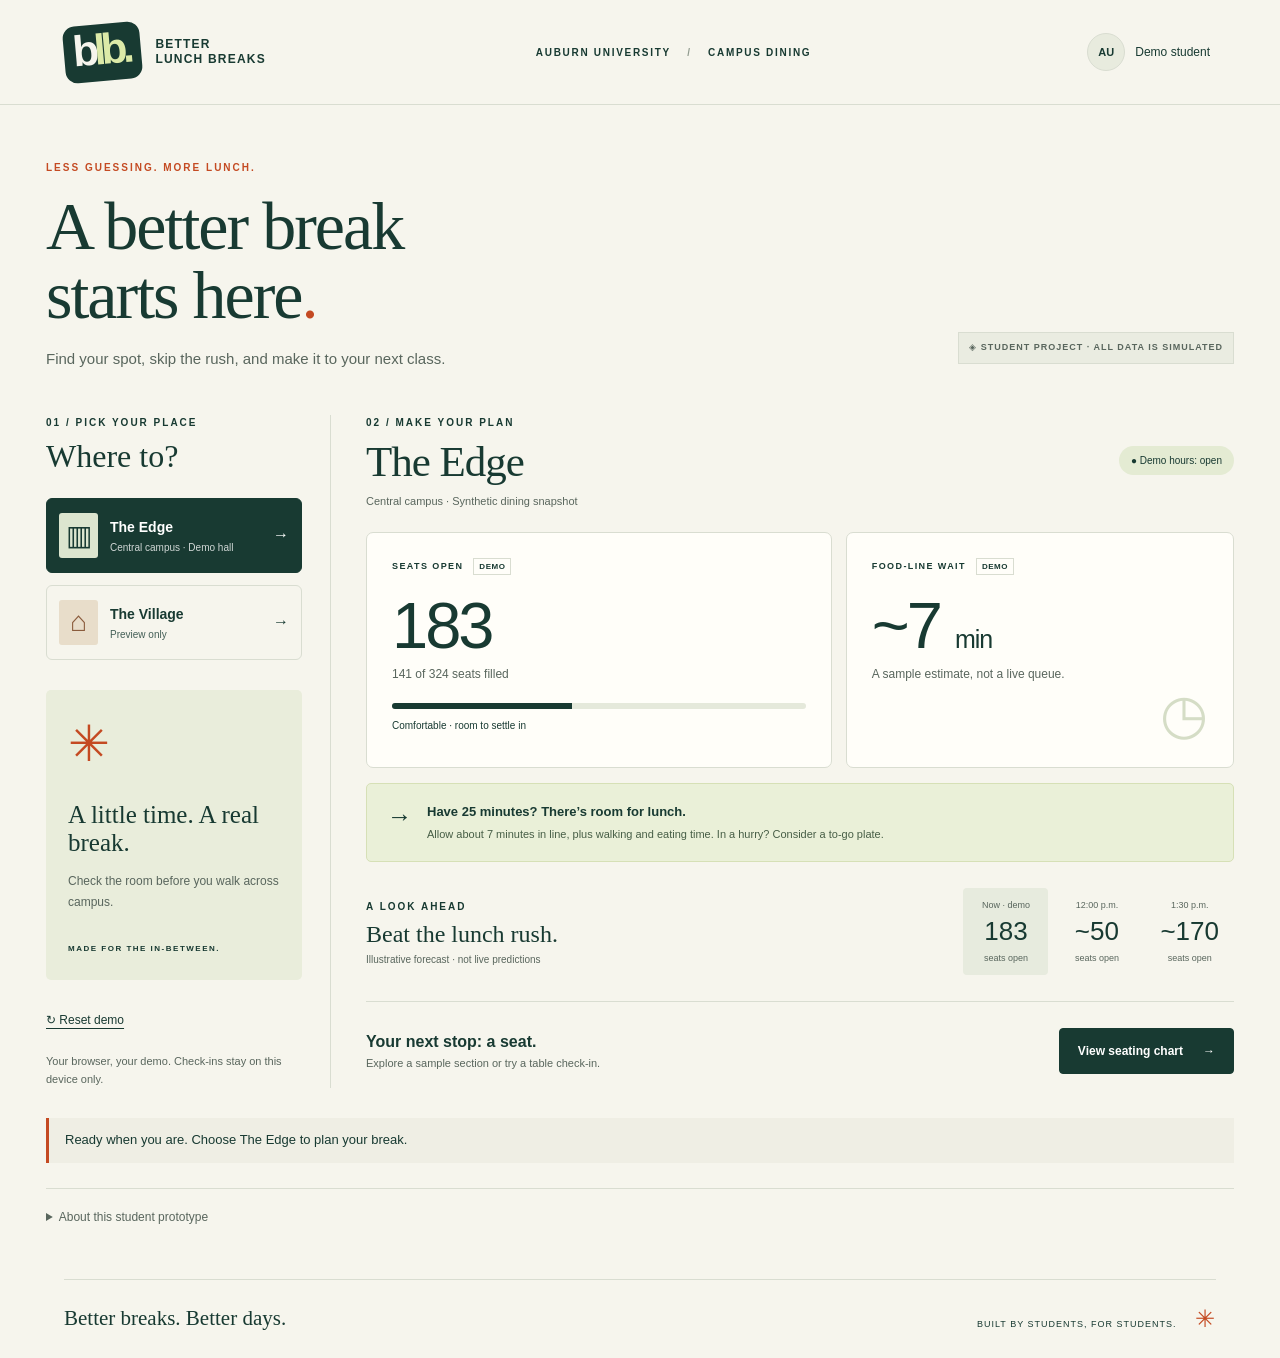
==== index.html @ 14d78c9d "Build Better Lunch Breaks static dining hall prototype" ====
<!doctype html>
<html lang="en">
<head>
  <meta charset="utf-8"><meta name="viewport" content="width=device-width, initial-scale=1">
  <meta name="theme-color" content="#142e29">
  <title>Better Lunch Breaks · Auburn dining demo</title>
  <link rel="stylesheet" href="styles.css">
  <script defer src="vendor/qrcode.js"></script>
  <script defer src="data.js"></script><script defer src="app.js"></script>
</head>
<body>
<a class="skip" href="#main">Skip to content</a>
<header class="topbar"><a class="brand" href="./" aria-label="Better Lunch Breaks home"><span class="brand-icon" aria-hidden="true">b<span>lb.</span></span><span>BETTER<br>LUNCH BREAKS</span></a><span class="campus">AUBURN UNIVERSITY <span> / </span> CAMPUS DINING</span><button id="profile" class="profile" aria-haspopup="dialog"><span aria-hidden="true">AU</span> Demo student</button></header>
<main id="main">
  <div class="intro"><p class="eyebrow">LESS GUESSING. MORE LUNCH.</p><h1>A better break<br>starts here<span>.</span></h1><p>Find your spot, skip the rush, and make it to your next class.</p><span class="demo-label">◈ STUDENT PROJECT · ALL DATA IS SIMULATED</span></div>
  <div class="workspace">
    <aside class="hall-panel"><p class="eyebrow">01 / PICK YOUR PLACE</p><h2>Where to?</h2><div class="hall-list" role="group" aria-label="Dining halls"><button class="hall selected" data-hall="edge" aria-pressed="true"><span class="hall-art edge-art" aria-hidden="true">▥</span><span><strong>The Edge</strong><small>Central campus · Demo hall</small></span><span aria-hidden="true">→</span></button><button class="hall" data-hall="village" aria-pressed="false"><span class="hall-art village-art" aria-hidden="true">⌂</span><span><strong>The Village</strong><small>Preview only</small></span><span aria-hidden="true">→</span></button></div><div class="break-tip"><span class="sun" aria-hidden="true">✳</span><h3>A little time. A real break.</h3><p>Check the room before you walk across campus.</p><span>MADE FOR THE IN-BETWEEN.</span></div><button id="reset" class="text-button">↻ Reset demo</button><p class="local-note">Your browser, your demo. Check-ins stay on this device only.</p></aside>
    <section id="edge-panel" class="detail" aria-labelledby="hall-title">
      <div class="detail-heading"><div><p class="eyebrow">02 / MAKE YOUR PLAN</p><h2 id="hall-title">The Edge</h2><p>Central campus <span aria-hidden="true">·</span> Synthetic dining snapshot</p></div><span class="open-pill">● Demo hours: open</span></div>
      <div class="stats"><div class="capacity"><span class="stat-label">SEATS OPEN <span>DEMO</span></span><strong id="open-count">183</strong><p><span id="filled-count">141</span> of 324 seats filled</p><div class="meter"><div id="meter-fill"></div></div><span id="crowd" class="crowd">Comfortable · room to settle in</span></div><div class="wait"><span class="stat-label">FOOD-LINE WAIT <span>DEMO</span></span><strong>~7 <span>min</span></strong><p>A sample estimate, not a live queue.</p><div class="wait-icon" aria-hidden="true">◷</div></div></div>
      <div class="recommendation"><span class="recommend-icon" aria-hidden="true">→</span><div><strong>Have 25 minutes? There’s room for lunch.</strong><p>Allow about 7 minutes in line, plus walking and eating time. In a hurry? Consider a to-go plate.</p></div></div>
      <div class="forecast"><div><p class="eyebrow">A LOOK AHEAD</p><h3>Beat the lunch rush.</h3><p>Illustrative forecast · not live predictions</p></div><div class="forecast-times"><div class="forecast-now"><span>Now · demo</span><strong id="forecast-open">183</strong><small>seats open</small></div><div><span>12:00 p.m.</span><strong>~50</strong><small>seats open</small></div><div><span>1:30 p.m.</span><strong>~170</strong><small>seats open</small></div></div></div>
      <div class="seat-cta"><div><h3>Your next stop: a seat.</h3><p>Explore a sample section or try a table check-in.</p></div><button id="show-chart" class="primary" aria-expanded="false" aria-controls="seating">View seating chart <span aria-hidden="true">→</span></button></div>
      <section id="seating" class="seating" hidden aria-labelledby="seating-title"><div class="section-head"><div><p class="eyebrow">03 / FIND YOUR SPOT</p><h3 id="seating-title">Window section</h3></div><span class="demo-label">DEMO FLOOR PLAN</span></div><p>Six sample tables · <strong id="section-count"></strong>. Hall totals above include all 324 seats.</p><div class="legend"><span>○ Open</span><span>× Taken</span><span>✓ Your seat</span></div><div class="window-label">W I N D O W S</div><div id="tables" class="tables"></div><div class="scan-row"><button id="demo-scan" class="primary">Try a demo scan · Table A1</button><button id="sticker-open" class="secondary">Print a table sticker</button></div><p class="local-note">A scan opens a table link. Choose your seat, then check out when you leave. No camera or Tiger ID is needed.</p></section>
    </section>
    <section id="preview-panel" class="detail preview" hidden><p class="eyebrow">DINING HALL PREVIEW</p><h2>The Village</h2><p>This hall isn’t part of the interactive prototype yet. Choose The Edge to explore seats, forecasts, and table check-in.</p><button id="back-edge" class="primary">Explore The Edge →</button></section>
  </div>
  <section id="my-seat" class="my-seat" hidden><div><p class="eyebrow">YOUR DEMO CHECK-IN</p><strong id="my-seat-label"></strong><p>All done? Open your seat for the next person.</p></div><button id="checkout" class="primary">Check out →</button></section>
  <p id="status" class="status" role="status" aria-live="polite" aria-atomic="true">Ready when you are. Choose The Edge to plan your break.</p>
  <details class="about"><summary>About this student prototype</summary><p>ENGR 1100 · Section 002 · Group 2. Synthetic occupancy, waits, forecasts, hours, and floor plan; no campus connection. Each browser has independent state. Manual checkout is required. Forgotten check-outs, accessible seating, privacy, and reliable shared counts need study with Auburn before a pilot.</p></details>
</main>
<footer><span class="footer-brand">Better breaks. Better days.</span><span>BUILT BY STUDENTS, FOR STUDENTS. <span aria-hidden="true">✳</span></span></footer>
<dialog id="table-dialog" aria-labelledby="table-title"><button class="close" data-close aria-label="Close table check-in">×</button><p class="eyebrow">TABLE QR CHECK-IN · DEMO</p><h2 id="table-title"></h2><p id="table-help">Choose an open seat. One demo seat per browser.</p><div id="table-seats" class="dialog-seats"></div><p id="table-status" role="status" aria-live="polite"></p><button class="secondary" data-close>Back to the hall</button></dialog>
<dialog id="profile-dialog" aria-labelledby="profile-title"><button class="close" data-close aria-label="Close profile">×</button><p class="eyebrow">DEMO PROFILE</p><h2 id="profile-title">Hey, Auburn student.</h2><p>This is a mock profile. You’re not signed in to Tiger ID, and we don’t collect your student ID or location.</p><p>Demo check-ins are saved only in this browser.</p><button class="primary" data-close>Got it</button></dialog>
<dialog id="sticker-dialog" aria-labelledby="sticker-title"><button class="close" data-close aria-label="Close sticker generator">×</button><div class="sticker-controls"><p class="eyebrow">TAKE THE DEMO TO THE TABLE</p><h2 id="sticker-title">Make a table sticker.</h2><label for="public-url">Published site URL (including repository path)</label><input id="public-url" type="url" placeholder="https://your-name.github.io/Betterlunchbreaks/"><label for="sticker-table">Demo table</label><select id="sticker-table"></select><button id="generate-sticker" class="primary">Generate QR sticker</button><p id="sticker-status" role="status"></p></div><div id="sticker" hidden><p class="eyebrow">BETTER LUNCH BREAKS</p><h2>Please scan your seat.</h2><p id="sticker-table-label"></p><div id="qr"></div><p>Scan the table, choose an open seat.<br>Check out when you leave.</p><a id="qr-link"></a><p class="local-note">STUDENT PROTOTYPE · BROWSER-LOCAL DEMO</p></div><button id="print-sticker" class="secondary" hidden>Print sticker</button></dialog>
</body></html>
---- styles.css ----
:root{--ink:#183a32;--orange:#c44a22;--cream:#f6f5ed;--line:#d9ddd1;--muted:#59665d;--lime:#dceaa8;--white:#fffef9;font-family:Arial,Helvetica,sans-serif;color:var(--ink);background:var(--cream);font-synthesis:none}*{box-sizing:border-box}body{margin:0}button,input,select{font:inherit}button,a,input,select{touch-action:manipulation}button{cursor:pointer}button:focus-visible,a:focus-visible,summary:focus-visible,input:focus-visible,select:focus-visible{outline:3px solid #b6471b;outline-offset:4px}button{color:inherit}button:disabled{cursor:default}a{color:inherit}h1,h2,h3,p{margin:0}button{min-height:44px}button:hover{filter:brightness(.95)}[hidden]{display:none!important}.topbar{height:105px;border-bottom:1px solid var(--line);display:flex;align-items:center;justify-content:space-between;padding:0 5%;gap:20px}.brand{text-decoration:none;display:flex;align-items:center;gap:14px;font-size:12px;line-height:1.25;font-weight:800;letter-spacing:1.2px}.brand-icon{display:flex;align-items:center;font-size:43px;letter-spacing:-5px;line-height:1;background:var(--ink);color:var(--cream);border-radius:12px;padding:4px 12px 10px 9px;transform:rotate(-5deg)}.brand-icon span{color:var(--lime)}.campus{font-size:10px;font-weight:bold;letter-spacing:1.7px}.campus span{margin:0 12px;color:#909b8e}.profile{display:flex;align-items:center;gap:10px;border:0;background:none;font-size:12px}.profile>span{background:#e8ebde;border:1px solid var(--line);border-radius:50%;width:38px;height:38px;display:grid;place-items:center;font-weight:bold;font-size:11px}main{max-width:1280px;margin:auto;padding:55px 46px 30px}.eyebrow{font-size:10px;letter-spacing:2px;font-weight:800;line-height:1.6}.intro{position:relative;padding-bottom:48px}.intro>.eyebrow{color:var(--orange);margin-bottom:16px}h1{font-family:Georgia,'Times New Roman',serif;font-weight:normal;font-size:68px;line-height:1.02;letter-spacing:-2px}h1>span{color:var(--orange)}.intro>p:not(.eyebrow){font-size:15px;color:var(--muted);margin-top:19px}.demo-label{font-size:9px;font-weight:bold;letter-spacing:1px;color:var(--muted);background:#eaece1;border:1px solid var(--line);padding:8px 10px;display:inline-block;line-height:1.5}.intro>.demo-label{position:absolute;bottom:51px;right:0}.workspace{display:grid;grid-template-columns:285px minmax(0,1fr);gap:35px}.hall-panel{padding-right:28px;border-right:1px solid var(--line)}.hall-panel h2{font-family:Georgia,serif;font-size:32px;font-weight:normal;margin:7px 0 23px}.hall{display:flex;width:100%;align-items:center;gap:12px;border:1px solid var(--line);background:transparent;padding:14px 12px;text-align:left;margin-bottom:12px;border-radius:6px}.hall.selected{background:var(--ink);color:white;border-color:var(--ink)}.hall>span:nth-child(2){flex:1}.hall strong{font-size:14px}.hall small{display:block;font-size:10px;margin-top:6px;opacity:.8}.hall-art{width:39px;height:45px;display:grid;place-items:center;border-radius:3px;font-size:28px;background:#dce5cf;color:var(--ink)}.village-art{background:#e8ddca;color:#8a5b3c}.break-tip{margin-top:30px;background:#e9eddb;border-radius:5px;padding:25px 22px}.sun{font-size:50px;color:var(--orange);display:block;margin-bottom:28px}.break-tip h3{font-family:Georgia,serif;font-size:25px;font-weight:normal;line-height:1.15}.break-tip p{font-size:12px;line-height:1.7;margin:13px 0 25px;color:var(--muted)}.break-tip>span:last-child{font-size:8px;font-weight:bold;letter-spacing:1.5px}.text-button{background:none;border:0;padding:0;font-size:12px;text-decoration:underline;text-underline-offset:4px;margin-top:18px}.local-note{font-size:11px;line-height:1.65;color:var(--muted);margin-top:10px}.detail-heading{display:flex;align-items:center;justify-content:space-between;gap:12px;margin:0 0 25px}.detail-heading h2{font-family:Georgia,serif;font-weight:normal;font-size:43px;letter-spacing:-1px;margin:6px 0 9px}.detail-heading>div>p:last-child{color:var(--muted);font-size:11px}.open-pill{font-size:10px;padding:9px 12px;background:#e4ebd3;border-radius:24px;white-space:nowrap}.stats{display:grid;grid-template-columns:1.2fr 1fr;gap:14px}.stats>div{padding:25px;border:1px solid var(--line);border-radius:7px;background:var(--white)}.stat-label{font-size:9px;letter-spacing:1.4px;font-weight:bold;display:flex;align-items:center;gap:10px}.stat-label>span{font-size:8px;border:1px solid var(--line);padding:3px 5px;letter-spacing:.5px}.stats strong{display:block;font-size:65px;letter-spacing:-3px;font-weight:500;margin-top:18px;line-height:1}.stats p{font-size:12px;color:var(--muted);margin-top:9px}.stats strong>span{font-size:25px;letter-spacing:-1px}.meter{height:6px;background:#e5e9db;border-radius:4px;margin-top:22px;overflow:hidden}.meter>div{background:var(--ink);height:100%;width:43.5%}.crowd{display:block;margin-top:11px;font-size:10px}.wait{position:relative;overflow:hidden}.wait-icon{font-size:55px;color:#d5ddc6;text-align:right;margin-top:6px;line-height:1}.recommendation{display:flex;gap:15px;align-items:flex-start;border:1px solid #d6e0b6;background:#eaf0d8;padding:18px 20px;margin-top:15px;border-radius:5px}.recommend-icon{font-size:25px}.recommendation strong{font-size:13px}.recommendation p{font-size:11px;line-height:1.7;margin-top:5px;color:#475e46}.forecast{display:flex;align-items:center;justify-content:space-between;gap:15px;padding:26px 0;border-bottom:1px solid var(--line)}.forecast h3{font-family:Georgia,serif;font-size:24px;font-weight:normal;margin:6px 0}.forecast>div>p:last-child{font-size:10px;color:var(--muted)}.forecast-times{display:flex;gap:6px}.forecast-times>div{padding:12px 15px;min-width:85px;text-align:center}.forecast-times span,.forecast-times small{display:block;font-size:9px;color:var(--muted)}.forecast-times strong{display:block;font-weight:500;font-size:26px;margin:6px 0}.forecast-now{background:#e7ebde;border-radius:4px}.seat-cta{display:flex;align-items:center;justify-content:space-between;gap:14px;padding-top:26px}.seat-cta h3{font-size:16px}.seat-cta p{font-size:11px;color:var(--muted);margin-top:6px}.primary,.secondary{font-size:12px;font-weight:bold;border-radius:4px;padding:13px 18px;border:1px solid var(--ink);display:inline-flex;justify-content:center;align-items:center;gap:20px;min-height:46px}.primary{background:var(--ink);color:#fff}.secondary{background:transparent;color:var(--ink)}.seating{margin-top:30px;border:1px solid var(--line);background:var(--white);padding:24px;border-radius:6px;scroll-margin-top:20px}.section-head{display:flex;align-items:center;justify-content:space-between;gap:10px}.section-head h3{font-family:Georgia,serif;font-size:28px;font-weight:normal;margin:6px 0 12px}.seating>p{font-size:12px;line-height:1.7;color:var(--muted)}.legend{display:flex;flex-wrap:wrap;gap:18px;margin:18px 0;font-size:11px}.window-label{text-align:center;font-size:9px;color:var(--muted);border-top:4px double #c4d2ba;padding-top:10px}.tables{display:grid;grid-template-columns:repeat(3,minmax(0,1fr));gap:15px;margin:20px 0}.table-card{border:1px dashed #ccd3c0;border-radius:8px;padding:10px}.table-name{display:block;width:100%;border:0;background:#efeee5;border-radius:5px;font-size:11px;font-weight:bold}.table-seats{display:grid;grid-template-columns:1fr 1fr;gap:7px;margin-top:9px}.seat{border-radius:6px;min-width:44px;min-height:44px;font-size:13px;font-weight:bold}.available{border:1px solid #7e9261;background:#f0f5e5;color:#314723}.taken{background:#e3e3dd;color:#595e55;border:1px solid #bec3b6}.mine{background:var(--ink);color:#fff;border:1px solid var(--ink)}.scan-row{display:flex;gap:10px;flex-wrap:wrap}.my-seat{margin-top:28px;background:#dfeab7;padding:22px 26px;border:1px solid #cad7a3;border-radius:5px;display:flex;align-items:center;justify-content:space-between;gap:15px}.my-seat strong{display:block;margin:8px 0}.my-seat p:last-child{font-size:12px}.status{border-left:3px solid var(--orange);padding:12px 16px;margin-top:30px;font-size:13px;line-height:1.6;background:#efeee4}.about{border-top:1px solid var(--line);margin-top:25px;padding-top:18px;font-size:12px;color:var(--muted);line-height:1.8}.about summary{cursor:pointer}.about p{margin-top:12px;max-width:800px}footer{margin:20px 5% 0;padding:25px 0;border-top:1px solid var(--line);display:flex;align-items:center;justify-content:space-between;gap:16px}footer>span:last-child{font-size:9px;letter-spacing:1px}.footer-brand{font-family:Georgia,serif;font-size:21px}footer>span:last-child>span{font-size:24px;color:var(--orange);margin-left:15px}dialog{border:1px solid var(--line);border-radius:10px;background:var(--cream);color:var(--ink);padding:36px;max-width:520px;width:calc(100% - 28px);max-height:90dvh;overflow:auto}dialog::backdrop{background:#10251f99;backdrop-filter:blur(3px)}dialog h2{font-family:Georgia,serif;font-size:32px;font-weight:normal;line-height:1.15;margin:14px 0}dialog p{font-size:13px;line-height:1.7;margin-bottom:15px}.close{position:absolute;top:10px;right:10px;border:0;background:none;font-size:26px;width:44px}.dialog-seats{display:grid;grid-template-columns:repeat(4,1fr);gap:10px;margin:24px 0}#table-status{font-weight:bold;min-height:20px}label{display:block;font-size:12px;margin:18px 0 7px}input,select{width:100%;min-height:44px;padding:10px;border:1px solid #9da98c;border-radius:4px;background:var(--white);color:var(--ink)}#generate-sticker{margin:20px 0 10px}#sticker{border:2px dashed var(--ink);padding:25px;text-align:center;background:white}#sticker h2{font-size:33px}#qr{width:220px;max-width:100%;margin:auto}#qr svg{width:100%;height:auto}#qr-link{font-size:10px;overflow-wrap:anywhere}#print-sticker{margin-top:15px}.preview h2{font-family:Georgia,serif;font-size:42px;font-weight:normal;margin:20px 0}.preview>p{line-height:1.7;max-width:500px}.preview>button{margin-top:30px}.skip{position:fixed;top:-80px;left:15px;z-index:10;background:white;padding:15px}.skip:focus{top:10px}@media(min-width:1400px){main{padding-top:65px}.intro{padding-bottom:60px}}@media(max-width:1050px){.workspace{grid-template-columns:230px minmax(0,1fr);gap:24px}.hall-panel{padding-right:22px}.forecast{align-items:flex-start;flex-direction:column}.forecast-times{width:100%;justify-content:space-between}.forecast-times>div{flex:1}.intro>.demo-label{position:static;margin-top:20px}.campus{display:none}.stats>div{padding:20px}.seat-cta{align-items:flex-start;flex-direction:column}}@media(max-width:700px){.topbar{height:83px;padding:0 20px}.brand{font-size:9px;gap:9px}.brand-icon{font-size:33px}.profile{font-size:10px;gap:6px}.profile>span{width:30px;height:30px}main{padding:33px 20px 20px}h1{font-size:49px}.intro{padding-bottom:32px}.intro>p:not(.eyebrow){font-size:13px;line-height:1.7;max-width:300px}.workspace{display:block}.hall-panel{border:0;padding:0}.hall-panel h2{font-size:27px;margin:5px 0 17px}.hall-list{display:grid;grid-template-columns:1fr 1fr;gap:9px}.hall{gap:8px;padding:10px;margin:0}.hall strong{font-size:12px}.hall small{font-size:9px}.hall-art{display:none}.hall>span:last-child{font-size:12px}.break-tip{display:none}.hall-panel .local-note{display:none}.text-button{margin:10px 0 20px}.detail-heading{padding-top:22px;border-top:1px solid var(--line);align-items:flex-start}.detail-heading h2{font-size:37px}.detail-heading>div>p:last-child{font-size:10px}.open-pill{font-size:9px;padding:8px}.stats{gap:10px}.stats>div{padding:17px 14px}.stat-label{font-size:8px;letter-spacing:.5px;gap:5px;flex-wrap:wrap}.stat-label>span{font-size:7px}.stats strong{font-size:56px}.stats strong>span{font-size:21px}.stats p{font-size:10px;line-height:1.5}.crowd{font-size:9px;line-height:1.5}.recommendation{padding:15px;gap:10px}.forecast{padding:23px 0}.forecast-times>div{padding:12px 7px}.seat-cta{gap:18px}.seat-cta>.primary{width:100%}.seating{padding:17px}.section-head{align-items:flex-start}.section-head .demo-label{font-size:7px;max-width:80px}.tables{grid-template-columns:repeat(2,minmax(0,1fr));gap:12px}.scan-row>*{width:100%;font-size:11px}.my-seat{padding:20px;align-items:flex-start;flex-direction:column}.my-seat>button{width:100%}.status{font-size:12px}footer{align-items:flex-start;flex-direction:column;margin:15px 20px}.footer-brand{font-size:20px}dialog{padding:32px 22px}.dialog-seats{gap:7px}.seat{font-size:12px}.intro>.demo-label{font-size:8px}}@media(prefers-reduced-motion:reduce){*{scroll-behavior:auto!important}}@media print{body>*{display:none!important}body>#sticker-dialog[open]{display:block!important;position:static;max-height:none;max-width:none;width:100%;padding:0;border:0}#sticker-dialog>*{display:none!important}#sticker-dialog>#sticker{display:block!important;width:90mm;break-inside:avoid;color:black}#sticker h2{color:black}#sticker-dialog::backdrop{display:none}}
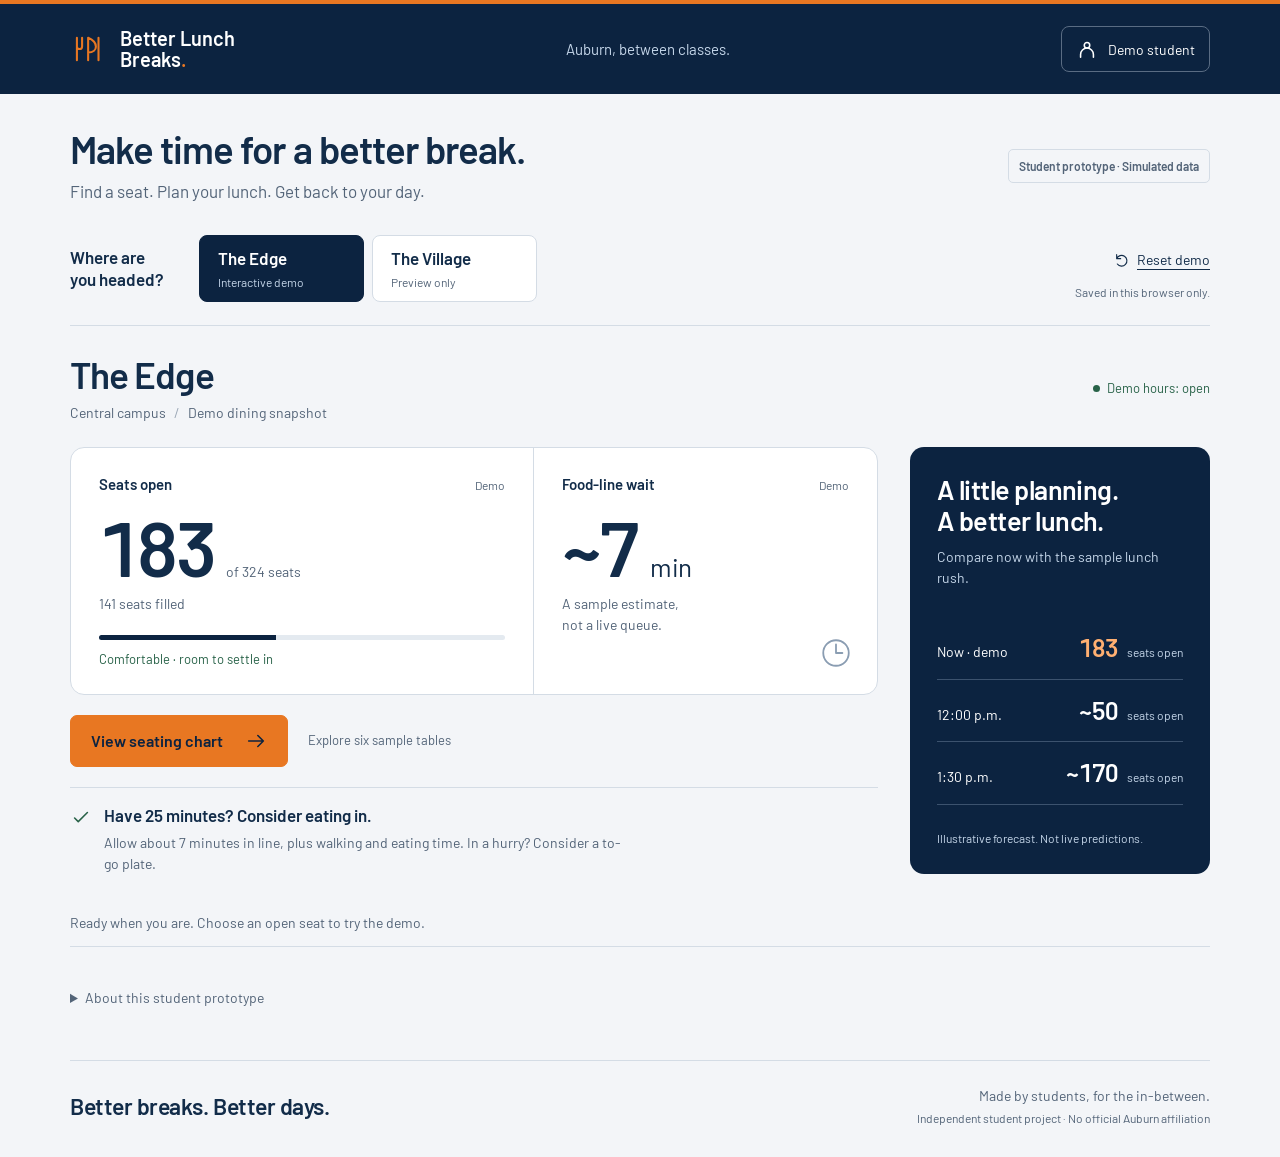
==== commit aaf0544b: "Redesign dining demo with Auburn-inspired mobile interface" ====
--- a/index.html
+++ b/index.html
@@ -1,36 +1,72 @@
 <!doctype html>
 <html lang="en">
 <head>
-  <meta charset="utf-8"><meta name="viewport" content="width=device-width, initial-scale=1">
-  <meta name="theme-color" content="#142e29">
+  <meta charset="utf-8">
+  <meta name="viewport" content="width=device-width, initial-scale=1">
+  <meta name="theme-color" content="#0c2340">
+  <meta name="description" content="Plan a better break at Auburn. Explore sample dining availability, find a seat, and try a table check-in in this student prototype.">
   <title>Better Lunch Breaks · Auburn dining demo</title>
+  <link rel="preload" href="assets/fonts/barlow-regular.ttf" as="font" type="font/ttf" crossorigin>
   <link rel="stylesheet" href="styles.css">
   <script defer src="vendor/qrcode.js"></script>
-  <script defer src="data.js"></script><script defer src="app.js"></script>
+  <script defer src="data.js"></script>
+  <script defer src="app.js"></script>
 </head>
 <body>
 <a class="skip" href="#main">Skip to content</a>
-<header class="topbar"><a class="brand" href="./" aria-label="Better Lunch Breaks home"><span class="brand-icon" aria-hidden="true">b<span>lb.</span></span><span>BETTER<br>LUNCH BREAKS</span></a><span class="campus">AUBURN UNIVERSITY <span> / </span> CAMPUS DINING</span><button id="profile" class="profile" aria-haspopup="dialog"><span aria-hidden="true">AU</span> Demo student</button></header>
+<header class="topbar">
+  <a class="brand" href="./" aria-label="Better Lunch Breaks home">
+    <svg class="brand-icon" viewBox="0 0 44 44" aria-hidden="true"><path d="M8 9v26M14 9v10a3 3 0 0 1-6 0M21 9v26M21 9c12 5 12 17 0 17M33 9v26"/></svg>
+    <span>Better Lunch<span>Breaks<span class="brand-dot">.</span></span></span>
+  </a>
+  <span class="campus">Auburn, between classes.</span>
+  <button id="profile" class="profile" aria-haspopup="dialog"><svg viewBox="0 0 24 24" aria-hidden="true"><circle cx="12" cy="8" r="3"/><path d="M5 21v-3a7 7 0 0 1 14 0v3"/></svg><span>Demo student</span></button>
+</header>
 <main id="main">
-  <div class="intro"><p class="eyebrow">LESS GUESSING. MORE LUNCH.</p><h1>A better break<br>starts here<span>.</span></h1><p>Find your spot, skip the rush, and make it to your next class.</p><span class="demo-label">◈ STUDENT PROJECT · ALL DATA IS SIMULATED</span></div>
+  <div class="intro">
+    <div><h1>Make time for a better break.</h1><p>Find a seat. Plan your lunch. Get back to your day.</p></div>
+    <span class="demo-label">Student prototype · Simulated data</span>
+  </div>
   <div class="workspace">
-    <aside class="hall-panel"><p class="eyebrow">01 / PICK YOUR PLACE</p><h2>Where to?</h2><div class="hall-list" role="group" aria-label="Dining halls"><button class="hall selected" data-hall="edge" aria-pressed="true"><span class="hall-art edge-art" aria-hidden="true">▥</span><span><strong>The Edge</strong><small>Central campus · Demo hall</small></span><span aria-hidden="true">→</span></button><button class="hall" data-hall="village" aria-pressed="false"><span class="hall-art village-art" aria-hidden="true">⌂</span><span><strong>The Village</strong><small>Preview only</small></span><span aria-hidden="true">→</span></button></div><div class="break-tip"><span class="sun" aria-hidden="true">✳</span><h3>A little time. A real break.</h3><p>Check the room before you walk across campus.</p><span>MADE FOR THE IN-BETWEEN.</span></div><button id="reset" class="text-button">↻ Reset demo</button><p class="local-note">Your browser, your demo. Check-ins stay on this device only.</p></aside>
+    <aside class="hall-panel" aria-label="Choose a dining hall">
+      <div class="hall-selection"><h2>Where are you headed?</h2>
+        <div class="hall-list" role="group" aria-label="Dining halls">
+          <button class="hall selected" data-hall="edge" aria-pressed="true"><strong>The Edge</strong><small>Interactive demo</small></button>
+          <button class="hall" data-hall="village" aria-pressed="false"><strong>The Village</strong><small>Preview only</small></button>
+        </div>
+      </div>
+      <div class="demo-controls"><button id="reset" class="text-button"><svg viewBox="0 0 24 24" aria-hidden="true"><path d="M4 10a8 8 0 1 1 1 8M4 4v6h6"/></svg>Reset demo</button><p class="local-note">Saved in this browser only.</p></div>
+    </aside>
     <section id="edge-panel" class="detail" aria-labelledby="hall-title">
-      <div class="detail-heading"><div><p class="eyebrow">02 / MAKE YOUR PLAN</p><h2 id="hall-title">The Edge</h2><p>Central campus <span aria-hidden="true">·</span> Synthetic dining snapshot</p></div><span class="open-pill">● Demo hours: open</span></div>
-      <div class="stats"><div class="capacity"><span class="stat-label">SEATS OPEN <span>DEMO</span></span><strong id="open-count">183</strong><p><span id="filled-count">141</span> of 324 seats filled</p><div class="meter"><div id="meter-fill"></div></div><span id="crowd" class="crowd">Comfortable · room to settle in</span></div><div class="wait"><span class="stat-label">FOOD-LINE WAIT <span>DEMO</span></span><strong>~7 <span>min</span></strong><p>A sample estimate, not a live queue.</p><div class="wait-icon" aria-hidden="true">◷</div></div></div>
-      <div class="recommendation"><span class="recommend-icon" aria-hidden="true">→</span><div><strong>Have 25 minutes? There’s room for lunch.</strong><p>Allow about 7 minutes in line, plus walking and eating time. In a hurry? Consider a to-go plate.</p></div></div>
-      <div class="forecast"><div><p class="eyebrow">A LOOK AHEAD</p><h3>Beat the lunch rush.</h3><p>Illustrative forecast · not live predictions</p></div><div class="forecast-times"><div class="forecast-now"><span>Now · demo</span><strong id="forecast-open">183</strong><small>seats open</small></div><div><span>12:00 p.m.</span><strong>~50</strong><small>seats open</small></div><div><span>1:30 p.m.</span><strong>~170</strong><small>seats open</small></div></div></div>
-      <div class="seat-cta"><div><h3>Your next stop: a seat.</h3><p>Explore a sample section or try a table check-in.</p></div><button id="show-chart" class="primary" aria-expanded="false" aria-controls="seating">View seating chart <span aria-hidden="true">→</span></button></div>
-      <section id="seating" class="seating" hidden aria-labelledby="seating-title"><div class="section-head"><div><p class="eyebrow">03 / FIND YOUR SPOT</p><h3 id="seating-title">Window section</h3></div><span class="demo-label">DEMO FLOOR PLAN</span></div><p>Six sample tables · <strong id="section-count"></strong>. Hall totals above include all 324 seats.</p><div class="legend"><span>○ Open</span><span>× Taken</span><span>✓ Your seat</span></div><div class="window-label">W I N D O W S</div><div id="tables" class="tables"></div><div class="scan-row"><button id="demo-scan" class="primary">Try a demo scan · Table A1</button><button id="sticker-open" class="secondary">Print a table sticker</button></div><p class="local-note">A scan opens a table link. Choose your seat, then check out when you leave. No camera or Tiger ID is needed.</p></section>
+      <div class="detail-heading"><div><h2 id="hall-title">The Edge</h2><p>Central campus <span aria-hidden="true">/</span> Demo dining snapshot</p></div><span class="open-pill"><span aria-hidden="true"></span>Demo hours: open</span></div>
+      <div class="dining-layout">
+        <div class="dining-main">
+          <div class="stats">
+            <div class="capacity"><span class="stat-label">Seats open <span>Demo</span></span><div class="seat-number"><strong id="open-count">183</strong><span>of 324 seats</span></div><p><span id="filled-count">141</span> seats filled</p><div class="meter" aria-hidden="true"><div id="meter-fill"></div></div><span id="crowd" class="crowd">Comfortable · room to settle in</span></div>
+            <div class="wait"><span class="stat-label">Food-line wait <span>Demo</span></span><strong>~7 <span>min</span></strong><p>A sample estimate,<br>not a live queue.</p><svg class="wait-icon" viewBox="0 0 32 32" aria-hidden="true"><circle cx="16" cy="16" r="12"/><path d="M16 8v8h6"/></svg></div>
+          </div>
+          <div class="seat-cta"><button id="show-chart" class="primary" aria-expanded="false" aria-controls="seating">View seating chart <svg viewBox="0 0 24 24" aria-hidden="true"><path d="M4 12h16m-6-6 6 6-6 6"/></svg></button><span>Explore six sample tables</span></div>
+          <section id="my-seat" class="my-seat" hidden><div><h3>Your demo check-in</h3><strong id="my-seat-label"></strong><p>All done? Open your seat for the next person.</p></div><button id="checkout" class="primary">Check out <svg viewBox="0 0 24 24" aria-hidden="true"><path d="M4 12h16m-6-6 6 6-6 6"/></svg></button></section>
+          <div class="recommendation"><svg viewBox="0 0 24 24" aria-hidden="true"><path d="m5 12 4 4L19 6"/></svg><div><h3>Have 25 minutes? Consider eating in.</h3><p>Allow about 7 minutes in line, plus walking and eating time. In a hurry? Consider a to-go plate.</p></div></div>
+        </div>
+        <aside class="forecast" aria-labelledby="forecast-title"><div class="forecast-intro"><h3 id="forecast-title">A little planning.<br>A better lunch.</h3><p>Compare now with the sample lunch rush.</p></div><div class="forecast-times"><div class="forecast-now"><span>Now · demo</span><strong id="forecast-open">183</strong><small>seats open</small></div><div><span>12:00 p.m.</span><strong>~50</strong><small>seats open</small></div><div><span>1:30 p.m.</span><strong>~170</strong><small>seats open</small></div></div><p class="forecast-note">Illustrative forecast. Not live predictions.</p></aside>
+      </div>
+      <p id="status" class="status" role="status" aria-live="polite" aria-atomic="true">Ready when you are. Choose an open seat to try the demo.</p>
+      <section id="seating" class="seating" hidden aria-labelledby="seating-title">
+        <div class="section-head"><div><h3 id="seating-title">Find your spot.</h3><p>Window section · Six sample tables</p></div><span class="demo-label">Demo floor plan</span></div>
+        <p><strong id="section-count"></strong>. Hall totals above include all 324 seats.</p>
+        <div class="legend"><span><i class="legend-open" aria-hidden="true">○</i> Open</span><span><i class="legend-taken" aria-hidden="true">×</i> Taken</span><span><i class="legend-mine" aria-hidden="true">✓</i> Your seat</span></div>
+        <div class="floor-plan"><div class="window-label">Windows</div><div id="tables" class="tables"></div><div class="entry-label">Main walkway</div></div>
+        <div class="scan-row"><button id="demo-scan" class="primary"><svg viewBox="0 0 24 24" aria-hidden="true"><path d="M8 3H3v5m13-5h5v5M3 16v5h5m13-5v5h-5M7 7h3v3H7zm7 0h3v3h-3zM7 14h3v3H7zm7 0v3h3v-3z"/></svg>Try a demo scan · Table A1</button><button id="sticker-open" class="secondary">Print a table sticker</button></div>
+        <p class="local-note">A scan opens a table link. Choose your seat, then check out when you leave. No camera or Tiger ID is needed. Each browser has its own demo state.</p>
+      </section>
     </section>
-    <section id="preview-panel" class="detail preview" hidden><p class="eyebrow">DINING HALL PREVIEW</p><h2>The Village</h2><p>This hall isn’t part of the interactive prototype yet. Choose The Edge to explore seats, forecasts, and table check-in.</p><button id="back-edge" class="primary">Explore The Edge →</button></section>
+    <section id="preview-panel" class="detail preview" hidden><h2>The Village</h2><span class="demo-label">Dining hall preview</span><p>This hall isn’t part of the interactive prototype yet. Choose The Edge to explore seats, forecasts, and table check-in.</p><button id="back-edge" class="primary">Explore The Edge <svg viewBox="0 0 24 24" aria-hidden="true"><path d="M4 12h16m-6-6 6 6-6 6"/></svg></button></section>
   </div>
-  <section id="my-seat" class="my-seat" hidden><div><p class="eyebrow">YOUR DEMO CHECK-IN</p><strong id="my-seat-label"></strong><p>All done? Open your seat for the next person.</p></div><button id="checkout" class="primary">Check out →</button></section>
-  <p id="status" class="status" role="status" aria-live="polite" aria-atomic="true">Ready when you are. Choose The Edge to plan your break.</p>
   <details class="about"><summary>About this student prototype</summary><p>ENGR 1100 · Section 002 · Group 2. Synthetic occupancy, waits, forecasts, hours, and floor plan; no campus connection. Each browser has independent state. Manual checkout is required. Forgotten check-outs, accessible seating, privacy, and reliable shared counts need study with Auburn before a pilot.</p></details>
 </main>
-<footer><span class="footer-brand">Better breaks. Better days.</span><span>BUILT BY STUDENTS, FOR STUDENTS. <span aria-hidden="true">✳</span></span></footer>
-<dialog id="table-dialog" aria-labelledby="table-title"><button class="close" data-close aria-label="Close table check-in">×</button><p class="eyebrow">TABLE QR CHECK-IN · DEMO</p><h2 id="table-title"></h2><p id="table-help">Choose an open seat. One demo seat per browser.</p><div id="table-seats" class="dialog-seats"></div><p id="table-status" role="status" aria-live="polite"></p><button class="secondary" data-close>Back to the hall</button></dialog>
-<dialog id="profile-dialog" aria-labelledby="profile-title"><button class="close" data-close aria-label="Close profile">×</button><p class="eyebrow">DEMO PROFILE</p><h2 id="profile-title">Hey, Auburn student.</h2><p>This is a mock profile. You’re not signed in to Tiger ID, and we don’t collect your student ID or location.</p><p>Demo check-ins are saved only in this browser.</p><button class="primary" data-close>Got it</button></dialog>
-<dialog id="sticker-dialog" aria-labelledby="sticker-title"><button class="close" data-close aria-label="Close sticker generator">×</button><div class="sticker-controls"><p class="eyebrow">TAKE THE DEMO TO THE TABLE</p><h2 id="sticker-title">Make a table sticker.</h2><label for="public-url">Published site URL (including repository path)</label><input id="public-url" type="url" placeholder="https://your-name.github.io/Betterlunchbreaks/"><label for="sticker-table">Demo table</label><select id="sticker-table"></select><button id="generate-sticker" class="primary">Generate QR sticker</button><p id="sticker-status" role="status"></p></div><div id="sticker" hidden><p class="eyebrow">BETTER LUNCH BREAKS</p><h2>Please scan your seat.</h2><p id="sticker-table-label"></p><div id="qr"></div><p>Scan the table, choose an open seat.<br>Check out when you leave.</p><a id="qr-link"></a><p class="local-note">STUDENT PROTOTYPE · BROWSER-LOCAL DEMO</p></div><button id="print-sticker" class="secondary" hidden>Print sticker</button></dialog>
+<footer><span class="footer-brand">Better breaks. Better days.</span><span>Made by students, for the in-between.<small>Independent student project · No official Auburn affiliation</small></span></footer>
+<dialog id="table-dialog" aria-labelledby="table-title"><button class="close" data-close aria-label="Close table check-in">×</button><h2 id="table-title"></h2><p class="dialog-context">Table QR check-in · Demo</p><p id="table-help">Choose an open seat. One demo seat per browser.</p><div id="table-seats" class="dialog-seats"></div><p id="table-status" role="status" aria-live="polite"></p><button class="secondary" data-close>Back to the hall</button></dialog>
+<dialog id="profile-dialog" aria-labelledby="profile-title"><button class="close" data-close aria-label="Close profile">×</button><h2 id="profile-title">Hey, Auburn student.</h2><p class="dialog-context">Demo profile</p><p>This is a mock profile. You’re not signed in to Tiger ID, and we don’t collect your student ID or location.</p><p>Demo check-ins are saved only in this browser.</p><button class="primary" data-close>Got it</button></dialog>
+<dialog id="sticker-dialog" aria-labelledby="sticker-title"><button class="close" data-close aria-label="Close sticker generator">×</button><div class="sticker-controls"><h2 id="sticker-title">Make a table sticker.</h2><label for="public-url">Published site URL (including repository path)</label><input id="public-url" type="url" placeholder="https://your-name.github.io/Betterlunchbreaks/"><label for="sticker-table">Demo table</label><select id="sticker-table"></select><button id="generate-sticker" class="primary">Generate QR sticker</button><p id="sticker-status" role="status"></p></div><div id="sticker" hidden><p class="sticker-brand">Better Lunch Breaks</p><h2>Please scan your seat.</h2><p id="sticker-table-label"></p><div id="qr"></div><p>Scan the table, choose an open seat.<br>Check out when you leave.</p><a id="qr-link"></a><p class="local-note">STUDENT PROTOTYPE · BROWSER-LOCAL DEMO</p></div><button id="print-sticker" class="secondary" hidden>Print sticker</button></dialog>
 </body></html>
--- a/styles.css
+++ b/styles.css
@@ -1 +1,304 @@
-:root{--ink:#183a32;--orange:#c44a22;--cream:#f6f5ed;--line:#d9ddd1;--muted:#59665d;--lime:#dceaa8;--white:#fffef9;font-family:Arial,Helvetica,sans-serif;color:var(--ink);background:var(--cream);font-synthesis:none}*{box-sizing:border-box}body{margin:0}button,input,select{font:inherit}button,a,input,select{touch-action:manipulation}button{cursor:pointer}button:focus-visible,a:focus-visible,summary:focus-visible,input:focus-visible,select:focus-visible{outline:3px solid #b6471b;outline-offset:4px}button{color:inherit}button:disabled{cursor:default}a{color:inherit}h1,h2,h3,p{margin:0}button{min-height:44px}button:hover{filter:brightness(.95)}[hidden]{display:none!important}.topbar{height:105px;border-bottom:1px solid var(--line);display:flex;align-items:center;justify-content:space-between;padding:0 5%;gap:20px}.brand{text-decoration:none;display:flex;align-items:center;gap:14px;font-size:12px;line-height:1.25;font-weight:800;letter-spacing:1.2px}.brand-icon{display:flex;align-items:center;font-size:43px;letter-spacing:-5px;line-height:1;background:var(--ink);color:var(--cream);border-radius:12px;padding:4px 12px 10px 9px;transform:rotate(-5deg)}.brand-icon span{color:var(--lime)}.campus{font-size:10px;font-weight:bold;letter-spacing:1.7px}.campus span{margin:0 12px;color:#909b8e}.profile{display:flex;align-items:center;gap:10px;border:0;background:none;font-size:12px}.profile>span{background:#e8ebde;border:1px solid var(--line);border-radius:50%;width:38px;height:38px;display:grid;place-items:center;font-weight:bold;font-size:11px}main{max-width:1280px;margin:auto;padding:55px 46px 30px}.eyebrow{font-size:10px;letter-spacing:2px;font-weight:800;line-height:1.6}.intro{position:relative;padding-bottom:48px}.intro>.eyebrow{color:var(--orange);margin-bottom:16px}h1{font-family:Georgia,'Times New Roman',serif;font-weight:normal;font-size:68px;line-height:1.02;letter-spacing:-2px}h1>span{color:var(--orange)}.intro>p:not(.eyebrow){font-size:15px;color:var(--muted);margin-top:19px}.demo-label{font-size:9px;font-weight:bold;letter-spacing:1px;color:var(--muted);background:#eaece1;border:1px solid var(--line);padding:8px 10px;display:inline-block;line-height:1.5}.intro>.demo-label{position:absolute;bottom:51px;right:0}.workspace{display:grid;grid-template-columns:285px minmax(0,1fr);gap:35px}.hall-panel{padding-right:28px;border-right:1px solid var(--line)}.hall-panel h2{font-family:Georgia,serif;font-size:32px;font-weight:normal;margin:7px 0 23px}.hall{display:flex;width:100%;align-items:center;gap:12px;border:1px solid var(--line);background:transparent;padding:14px 12px;text-align:left;margin-bottom:12px;border-radius:6px}.hall.selected{background:var(--ink);color:white;border-color:var(--ink)}.hall>span:nth-child(2){flex:1}.hall strong{font-size:14px}.hall small{display:block;font-size:10px;margin-top:6px;opacity:.8}.hall-art{width:39px;height:45px;display:grid;place-items:center;border-radius:3px;font-size:28px;background:#dce5cf;color:var(--ink)}.village-art{background:#e8ddca;color:#8a5b3c}.break-tip{margin-top:30px;background:#e9eddb;border-radius:5px;padding:25px 22px}.sun{font-size:50px;color:var(--orange);display:block;margin-bottom:28px}.break-tip h3{font-family:Georgia,serif;font-size:25px;font-weight:normal;line-height:1.15}.break-tip p{font-size:12px;line-height:1.7;margin:13px 0 25px;color:var(--muted)}.break-tip>span:last-child{font-size:8px;font-weight:bold;letter-spacing:1.5px}.text-button{background:none;border:0;padding:0;font-size:12px;text-decoration:underline;text-underline-offset:4px;margin-top:18px}.local-note{font-size:11px;line-height:1.65;color:var(--muted);margin-top:10px}.detail-heading{display:flex;align-items:center;justify-content:space-between;gap:12px;margin:0 0 25px}.detail-heading h2{font-family:Georgia,serif;font-weight:normal;font-size:43px;letter-spacing:-1px;margin:6px 0 9px}.detail-heading>div>p:last-child{color:var(--muted);font-size:11px}.open-pill{font-size:10px;padding:9px 12px;background:#e4ebd3;border-radius:24px;white-space:nowrap}.stats{display:grid;grid-template-columns:1.2fr 1fr;gap:14px}.stats>div{padding:25px;border:1px solid var(--line);border-radius:7px;background:var(--white)}.stat-label{font-size:9px;letter-spacing:1.4px;font-weight:bold;display:flex;align-items:center;gap:10px}.stat-label>span{font-size:8px;border:1px solid var(--line);padding:3px 5px;letter-spacing:.5px}.stats strong{display:block;font-size:65px;letter-spacing:-3px;font-weight:500;margin-top:18px;line-height:1}.stats p{font-size:12px;color:var(--muted);margin-top:9px}.stats strong>span{font-size:25px;letter-spacing:-1px}.meter{height:6px;background:#e5e9db;border-radius:4px;margin-top:22px;overflow:hidden}.meter>div{background:var(--ink);height:100%;width:43.5%}.crowd{display:block;margin-top:11px;font-size:10px}.wait{position:relative;overflow:hidden}.wait-icon{font-size:55px;color:#d5ddc6;text-align:right;margin-top:6px;line-height:1}.recommendation{display:flex;gap:15px;align-items:flex-start;border:1px solid #d6e0b6;background:#eaf0d8;padding:18px 20px;margin-top:15px;border-radius:5px}.recommend-icon{font-size:25px}.recommendation strong{font-size:13px}.recommendation p{font-size:11px;line-height:1.7;margin-top:5px;color:#475e46}.forecast{display:flex;align-items:center;justify-content:space-between;gap:15px;padding:26px 0;border-bottom:1px solid var(--line)}.forecast h3{font-family:Georgia,serif;font-size:24px;font-weight:normal;margin:6px 0}.forecast>div>p:last-child{font-size:10px;color:var(--muted)}.forecast-times{display:flex;gap:6px}.forecast-times>div{padding:12px 15px;min-width:85px;text-align:center}.forecast-times span,.forecast-times small{display:block;font-size:9px;color:var(--muted)}.forecast-times strong{display:block;font-weight:500;font-size:26px;margin:6px 0}.forecast-now{background:#e7ebde;border-radius:4px}.seat-cta{display:flex;align-items:center;justify-content:space-between;gap:14px;padding-top:26px}.seat-cta h3{font-size:16px}.seat-cta p{font-size:11px;color:var(--muted);margin-top:6px}.primary,.secondary{font-size:12px;font-weight:bold;border-radius:4px;padding:13px 18px;border:1px solid var(--ink);display:inline-flex;justify-content:center;align-items:center;gap:20px;min-height:46px}.primary{background:var(--ink);color:#fff}.secondary{background:transparent;color:var(--ink)}.seating{margin-top:30px;border:1px solid var(--line);background:var(--white);padding:24px;border-radius:6px;scroll-margin-top:20px}.section-head{display:flex;align-items:center;justify-content:space-between;gap:10px}.section-head h3{font-family:Georgia,serif;font-size:28px;font-weight:normal;margin:6px 0 12px}.seating>p{font-size:12px;line-height:1.7;color:var(--muted)}.legend{display:flex;flex-wrap:wrap;gap:18px;margin:18px 0;font-size:11px}.window-label{text-align:center;font-size:9px;color:var(--muted);border-top:4px double #c4d2ba;padding-top:10px}.tables{display:grid;grid-template-columns:repeat(3,minmax(0,1fr));gap:15px;margin:20px 0}.table-card{border:1px dashed #ccd3c0;border-radius:8px;padding:10px}.table-name{display:block;width:100%;border:0;background:#efeee5;border-radius:5px;font-size:11px;font-weight:bold}.table-seats{display:grid;grid-template-columns:1fr 1fr;gap:7px;margin-top:9px}.seat{border-radius:6px;min-width:44px;min-height:44px;font-size:13px;font-weight:bold}.available{border:1px solid #7e9261;background:#f0f5e5;color:#314723}.taken{background:#e3e3dd;color:#595e55;border:1px solid #bec3b6}.mine{background:var(--ink);color:#fff;border:1px solid var(--ink)}.scan-row{display:flex;gap:10px;flex-wrap:wrap}.my-seat{margin-top:28px;background:#dfeab7;padding:22px 26px;border:1px solid #cad7a3;border-radius:5px;display:flex;align-items:center;justify-content:space-between;gap:15px}.my-seat strong{display:block;margin:8px 0}.my-seat p:last-child{font-size:12px}.status{border-left:3px solid var(--orange);padding:12px 16px;margin-top:30px;font-size:13px;line-height:1.6;background:#efeee4}.about{border-top:1px solid var(--line);margin-top:25px;padding-top:18px;font-size:12px;color:var(--muted);line-height:1.8}.about summary{cursor:pointer}.about p{margin-top:12px;max-width:800px}footer{margin:20px 5% 0;padding:25px 0;border-top:1px solid var(--line);display:flex;align-items:center;justify-content:space-between;gap:16px}footer>span:last-child{font-size:9px;letter-spacing:1px}.footer-brand{font-family:Georgia,serif;font-size:21px}footer>span:last-child>span{font-size:24px;color:var(--orange);margin-left:15px}dialog{border:1px solid var(--line);border-radius:10px;background:var(--cream);color:var(--ink);padding:36px;max-width:520px;width:calc(100% - 28px);max-height:90dvh;overflow:auto}dialog::backdrop{background:#10251f99;backdrop-filter:blur(3px)}dialog h2{font-family:Georgia,serif;font-size:32px;font-weight:normal;line-height:1.15;margin:14px 0}dialog p{font-size:13px;line-height:1.7;margin-bottom:15px}.close{position:absolute;top:10px;right:10px;border:0;background:none;font-size:26px;width:44px}.dialog-seats{display:grid;grid-template-columns:repeat(4,1fr);gap:10px;margin:24px 0}#table-status{font-weight:bold;min-height:20px}label{display:block;font-size:12px;margin:18px 0 7px}input,select{width:100%;min-height:44px;padding:10px;border:1px solid #9da98c;border-radius:4px;background:var(--white);color:var(--ink)}#generate-sticker{margin:20px 0 10px}#sticker{border:2px dashed var(--ink);padding:25px;text-align:center;background:white}#sticker h2{font-size:33px}#qr{width:220px;max-width:100%;margin:auto}#qr svg{width:100%;height:auto}#qr-link{font-size:10px;overflow-wrap:anywhere}#print-sticker{margin-top:15px}.preview h2{font-family:Georgia,serif;font-size:42px;font-weight:normal;margin:20px 0}.preview>p{line-height:1.7;max-width:500px}.preview>button{margin-top:30px}.skip{position:fixed;top:-80px;left:15px;z-index:10;background:white;padding:15px}.skip:focus{top:10px}@media(min-width:1400px){main{padding-top:65px}.intro{padding-bottom:60px}}@media(max-width:1050px){.workspace{grid-template-columns:230px minmax(0,1fr);gap:24px}.hall-panel{padding-right:22px}.forecast{align-items:flex-start;flex-direction:column}.forecast-times{width:100%;justify-content:space-between}.forecast-times>div{flex:1}.intro>.demo-label{position:static;margin-top:20px}.campus{display:none}.stats>div{padding:20px}.seat-cta{align-items:flex-start;flex-direction:column}}@media(max-width:700px){.topbar{height:83px;padding:0 20px}.brand{font-size:9px;gap:9px}.brand-icon{font-size:33px}.profile{font-size:10px;gap:6px}.profile>span{width:30px;height:30px}main{padding:33px 20px 20px}h1{font-size:49px}.intro{padding-bottom:32px}.intro>p:not(.eyebrow){font-size:13px;line-height:1.7;max-width:300px}.workspace{display:block}.hall-panel{border:0;padding:0}.hall-panel h2{font-size:27px;margin:5px 0 17px}.hall-list{display:grid;grid-template-columns:1fr 1fr;gap:9px}.hall{gap:8px;padding:10px;margin:0}.hall strong{font-size:12px}.hall small{font-size:9px}.hall-art{display:none}.hall>span:last-child{font-size:12px}.break-tip{display:none}.hall-panel .local-note{display:none}.text-button{margin:10px 0 20px}.detail-heading{padding-top:22px;border-top:1px solid var(--line);align-items:flex-start}.detail-heading h2{font-size:37px}.detail-heading>div>p:last-child{font-size:10px}.open-pill{font-size:9px;padding:8px}.stats{gap:10px}.stats>div{padding:17px 14px}.stat-label{font-size:8px;letter-spacing:.5px;gap:5px;flex-wrap:wrap}.stat-label>span{font-size:7px}.stats strong{font-size:56px}.stats strong>span{font-size:21px}.stats p{font-size:10px;line-height:1.5}.crowd{font-size:9px;line-height:1.5}.recommendation{padding:15px;gap:10px}.forecast{padding:23px 0}.forecast-times>div{padding:12px 7px}.seat-cta{gap:18px}.seat-cta>.primary{width:100%}.seating{padding:17px}.section-head{align-items:flex-start}.section-head .demo-label{font-size:7px;max-width:80px}.tables{grid-template-columns:repeat(2,minmax(0,1fr));gap:12px}.scan-row>*{width:100%;font-size:11px}.my-seat{padding:20px;align-items:flex-start;flex-direction:column}.my-seat>button{width:100%}.status{font-size:12px}footer{align-items:flex-start;flex-direction:column;margin:15px 20px}.footer-brand{font-size:20px}dialog{padding:32px 22px}.dialog-seats{gap:7px}.seat{font-size:12px}.intro>.demo-label{font-size:8px}}@media(prefers-reduced-motion:reduce){*{scroll-behavior:auto!important}}@media print{body>*{display:none!important}body>#sticker-dialog[open]{display:block!important;position:static;max-height:none;max-width:none;width:100%;padding:0;border:0}#sticker-dialog>*{display:none!important}#sticker-dialog>#sticker{display:block!important;width:90mm;break-inside:avoid;color:black}#sticker h2{color:black}#sticker-dialog::backdrop{display:none}}
+@font-face {
+  font-family: Barlow;
+  src: url('assets/fonts/barlow-regular.ttf') format('truetype');
+  font-weight: 400;
+  font-display: swap;
+}
+@font-face {
+  font-family: Barlow;
+  src: url('assets/fonts/barlow-semibold.ttf') format('truetype');
+  font-weight: 600 800;
+  font-display: swap;
+}
+:root {
+  --navy: #0c2340;
+  --orange: #e87722;
+  --orange-ink: #973e08;
+  --paper: #f3f5f8;
+  --white: #ffffff;
+  --text: #122c49;
+  --muted: #536478;
+  --line: #d4dce5;
+  --soft-blue: #e9eff6;
+  --soft-orange: #fff0e3;
+  --green: #286248;
+  --soft-green: #edf5ef;
+  --radius: 14px;
+  font-family: Barlow, Arial, sans-serif;
+  font-synthesis: none;
+  color: var(--text);
+  background: var(--paper);
+  line-height: 1.5;
+  scrollbar-color: #7b8da2 var(--paper);
+}
+* { box-sizing: border-box; }
+body { margin: 0; }
+::selection { background: var(--orange); color: var(--navy); }
+h1, h2, h3, p { margin: 0; }
+h1, h2, h3 { font-weight: 600; line-height: 1.12; text-wrap: balance; }
+button, input, select { font: inherit; }
+button, a, input, select { touch-action: manipulation; }
+button { cursor: pointer; color: inherit; min-height: 46px; }
+button, a { -webkit-tap-highlight-color: transparent; }
+button { transition: background-color 160ms ease-out, color 160ms ease-out; }
+a { color: inherit; text-underline-offset: 4px; }
+button:focus-visible, a:focus-visible, summary:focus-visible, input:focus-visible, select:focus-visible {
+  outline: 3px solid var(--orange-ink);
+  outline-offset: 4px;
+}
+.topbar button:focus-visible, .topbar a:focus-visible { outline-color: #ffc68f; }
+button:disabled { cursor: default; opacity: .55; }
+[hidden] { display: none !important; }
+svg { width: 22px; height: 22px; flex-shrink: 0; fill: none; stroke: currentColor; stroke-width: 1.7; stroke-linecap: round; stroke-linejoin: round; }
+.topbar { display: flex; justify-content: space-between; align-items: center; gap: 24px; padding: 22px max(28px, calc((100vw - 1140px) / 2)); background: var(--navy); color: white; border-top: 4px solid var(--orange); }
+.brand { display: flex; gap: 12px; align-items: center; text-decoration: none; font-size: 20px; font-weight: 600; line-height: 1.03; }
+.brand > span > span { display: block; }
+.brand .brand-dot { color: var(--orange); }
+.brand-icon { width: 38px; height: 42px; stroke: var(--orange); stroke-width: 2.4; }
+.campus { color: #c5d6e9; font-size: 15px; }
+.profile { display: flex; align-items: center; gap: 10px; background: transparent; color: white; border: 1px solid #5a6c83; padding: 8px 14px; border-radius: 8px; font-size: 14px; }
+.profile:hover { background: #253c58; }
+main { width: min(1140px, calc(100% - 56px)); margin: 0 auto; padding: 34px 0 20px; }
+.intro { display: flex; justify-content: space-between; align-items: center; gap: 24px; margin-bottom: 30px; }
+h1 { font-size: clamp(26px, 3vw, 40px); letter-spacing: -.025em; }
+.intro p { color: var(--muted); margin-top: 8px; font-size: 17px; }
+.demo-label { display: inline-block; flex-shrink: 0; color: var(--muted); font-size: 12px; font-weight: 600; padding: 5px 0; }
+.intro > .demo-label { border: 1px solid var(--line); border-radius: 5px; padding: 7px 10px; }
+.hall-panel { display: flex; justify-content: space-between; align-items: flex-end; gap: 24px; margin-bottom: 28px; padding-bottom: 23px; border-bottom: 1px solid var(--line); }
+.hall-selection { display: flex; align-items: center; gap: 24px; }
+.hall-selection h2 { font-size: 17px; max-width: 105px; line-height: 1.3; }
+.hall-list { display: flex; gap: 8px; }
+.hall { text-align: left; min-width: 165px; padding: 10px 18px; border: 1px solid var(--line); border-radius: 8px; background: var(--white); }
+.hall strong { display: block; font-weight: 600; font-size: 17px; }
+.hall small { display: block; font-size: 12px; color: var(--muted); margin-top: 2px; }
+.hall:hover { background: var(--soft-blue); }
+.hall.selected { background: var(--navy); color: white; border-color: var(--navy); }
+.hall.selected small { color: #c5d6e9; }
+.demo-controls { text-align: right; }
+.text-button { display: inline-flex; gap: 7px; align-items: center; background: none; border: none; padding: 5px 0; font-size: 14px; text-decoration: underline; text-underline-offset: 4px; }
+.text-button svg { width: 16px; height: 16px; }
+.local-note { font-size: 13px; color: var(--muted); line-height: 1.6; }
+.demo-controls .local-note { font-size: 12px; }
+.detail-heading { display: flex; align-items: center; justify-content: space-between; gap: 20px; margin-bottom: 24px; }
+.detail-heading h2 { font-size: 37px; letter-spacing: -.025em; }
+.detail-heading p { margin-top: 7px; color: var(--muted); font-size: 14px; }
+.detail-heading p span { margin: 0 5px; color: #9aa6b5; }
+.open-pill { display: inline-flex; align-items: center; gap: 7px; color: var(--green); font-size: 13px; white-space: nowrap; }
+.open-pill > span { width: 7px; height: 7px; background: var(--green); border-radius: 50%; }
+.dining-layout { display: grid; grid-template-columns: minmax(0, 1fr) 300px; gap: 32px; align-items: stretch; }
+.dining-main { min-width: 0; }
+.stats { display: grid; grid-template-columns: 1.35fr 1fr; background: var(--white); border-radius: var(--radius); border: 1px solid var(--line); }
+.stats > div { padding: 25px 28px; }
+.capacity { border-right: 1px solid var(--line); }
+.stat-label { display: flex; align-items: center; justify-content: space-between; gap: 10px; font-size: 15px; font-weight: 600; }
+.stat-label > span { font-size: 12px; font-weight: 400; color: var(--muted); }
+.seat-number { display: flex; align-items: baseline; gap: 12px; margin-top: 9px; }
+.stats strong { font-size: 76px; font-weight: 600; letter-spacing: -.035em; line-height: 1.1; font-variant-numeric: tabular-nums; }
+.seat-number > span { font-size: 14px; color: var(--muted); }
+.stats p { font-size: 14px; color: var(--muted); margin-top: 4px; }
+.meter { height: 5px; border-radius: 3px; background: #e4eaf0; margin-top: 21px; overflow: hidden; }
+.meter > div { height: 100%; background: var(--navy); transition: width 220ms ease-out; }
+.crowd { display: block; margin-top: 10px; font-size: 13px; color: var(--green); }
+.wait { position: relative; }
+.wait > strong { display: block; margin-top: 9px; }
+.wait > strong > span { font-size: 26px; letter-spacing: -.02em; font-weight: 400; }
+.wait-icon { position: absolute; bottom: 24px; right: 24px; width: 34px; height: 34px; color: #8a9db2; }
+.seat-cta { display: flex; align-items: center; gap: 20px; margin: 20px 0; }
+.seat-cta > span { color: var(--muted); font-size: 13px; }
+.primary, .secondary { display: inline-flex; justify-content: center; align-items: center; gap: 22px; padding: 13px 20px; min-height: 50px; border-radius: 7px; font-weight: 600; font-size: 16px; }
+.primary { background: var(--navy); color: white; border: 1px solid var(--navy); }
+.primary:hover { background: #244769; }
+.seat-cta .primary { background: var(--orange); border-color: var(--orange); color: var(--navy); }
+.seat-cta .primary:hover { background: #f49349; }
+.secondary { border: 1px solid #718298; color: var(--navy); background: transparent; }
+.secondary:hover { background: var(--soft-blue); }
+.recommendation { display: flex; align-items: flex-start; gap: 12px; padding: 18px 0 0; border-top: 1px solid var(--line); }
+.recommendation > svg { color: var(--green); margin-top: 1px; }
+.recommendation h3 { font-size: 17px; }
+.recommendation p { color: var(--muted); font-size: 14px; max-width: 65ch; margin-top: 7px; }
+.forecast { background: var(--navy); color: white; border-radius: var(--radius); padding: 27px; display: flex; flex-direction: column; justify-content: space-between; }
+.forecast h3 { font-size: 27px; letter-spacing: -.02em; }
+.forecast-intro p { font-size: 14px; color: #c5d6e9; margin-top: 11px; }
+.forecast-times { margin-top: 22px; }
+.forecast-times > div { display: grid; grid-template-columns: 1fr auto auto; gap: 9px; align-items: baseline; padding: 12px 0; border-bottom: 1px solid #3c526e; font-size: 14px; }
+.forecast-times strong { font-weight: 600; font-size: 25px; font-variant-numeric: tabular-nums; }
+.forecast-times small { color: #c5d6e9; font-size: 12px; }
+.forecast-now strong { color: #ffaf71; }
+.forecast-note { color: #c5d6e9; font-size: 12px; margin-top: 17px; }
+.forecast-note br { display: none; }
+.status { font-size: 14px; color: var(--muted); margin: 25px 0 0; padding: 13px 0; border-bottom: 1px solid var(--line); }
+.my-seat { display: flex; justify-content: space-between; align-items: center; gap: 15px; padding: 18px; margin-bottom: 20px; background: var(--soft-green); border: 1px solid #a9c9b4; border-radius: 10px; }
+.my-seat h3 { font-size: 14px; color: var(--green); }
+.my-seat strong { display: block; font-size: 18px; margin-top: 7px; }
+.my-seat p { font-size: 13px; color: var(--muted); margin-top: 5px; }
+.my-seat .primary { font-size: 14px; white-space: nowrap; padding: 10px 13px; }
+.my-seat .primary svg { width: 18px; }
+.seating { margin-top: 30px; scroll-margin-top: 20px; }
+.section-head { display: flex; justify-content: space-between; align-items: center; gap: 20px; margin-bottom: 12px; }
+.section-head h3 { font-size: 30px; letter-spacing: -.02em; }
+.section-head p { color: var(--muted); font-size: 15px; margin-top: 7px; }
+.seating > p { color: var(--muted); font-size: 14px; }
+.legend { display: flex; flex-wrap: wrap; gap: 20px; margin: 20px 0; font-size: 14px; }
+.legend > span { display: inline-flex; align-items: center; gap: 7px; }
+.legend i { font-style: normal; display: grid; place-items: center; width: 25px; height: 25px; border-radius: 5px; font-size: 17px; }
+.legend-open { border: 1px solid #667b94; background: white; color: var(--navy); }
+.legend-taken { background: #dee4eb; color: #4c5c70; }
+.legend-mine { background: var(--navy); color: white; }
+.floor-plan { background: white; border: 1px solid var(--line); border-radius: var(--radius); padding: 22px 28px 12px; }
+.window-label { text-align: center; color: var(--muted); font-size: 12px; padding: 9px; border-top: 4px double #9cb3ce; }
+.tables { display: grid; grid-template-columns: repeat(3, minmax(0, 1fr)); gap: 24px 45px; padding: 22px 25px; }
+.table-card { padding: 10px; }
+.table-name { width: 100%; background: var(--soft-orange); border: 1px solid #efc6a6; border-radius: 7px; color: var(--orange-ink); font-size: 14px; font-weight: 600; }
+.table-name:hover { background: #ffe1c8; }
+.table-seats { display: grid; grid-template-columns: 1fr 1fr; gap: 8px; margin-top: 10px; }
+.seat { min-width: 44px; min-height: 46px; border-radius: 6px; font-size: 15px; font-weight: 600; }
+.available { background: white; color: var(--navy); border: 1px solid #667b94; }
+.available:hover { background: var(--soft-blue); }
+.taken { background: #dee4eb; color: #4c5c70; border: 1px solid #dee4eb; }
+.taken:hover { background: #d0d8e2; }
+.mine { background: var(--navy); color: white; border: 1px solid var(--navy); }
+.entry-label { border-top: 1px dashed var(--line); padding: 12px; font-size: 12px; color: var(--muted); text-align: center; }
+.scan-row { display: flex; flex-wrap: wrap; gap: 12px; margin-top: 23px; }
+.seating > .local-note { margin-top: 12px; max-width: 75ch; }
+.about { margin-top: 30px; color: var(--muted); font-size: 14px; }
+.about summary { cursor: pointer; padding: 10px 0; }
+.about p { margin-top: 8px; max-width: 75ch; }
+footer { width: min(1140px, calc(100% - 56px)); margin: 22px auto 0; padding: 24px 0 30px; border-top: 1px solid var(--line); display: flex; justify-content: space-between; align-items: center; gap: 20px; }
+.footer-brand { font-size: 23px; font-weight: 600; letter-spacing: -.02em; }
+footer > span:last-child { color: var(--muted); font-size: 14px; text-align: right; }
+footer small { display: block; font-size: 12px; margin-top: 3px; }
+.preview { min-height: 340px; padding: 25px 0; }
+.preview h2 { font-size: 38px; margin: 14px 0; }
+.preview p { max-width: 60ch; color: var(--muted); }
+.preview button { margin-top: 25px; }
+dialog { position: fixed; border: none; border-radius: 16px; background: white; color: var(--text); padding: 35px; max-width: 520px; width: calc(100% - 28px); max-height: 90dvh; overflow: auto; box-shadow: 0 20px 70px #06142640; }
+dialog::backdrop { background: #06142699; }
+dialog h2 { font-size: 30px; letter-spacing: -.02em; margin: 12px 0; padding-right: 10px; }
+dialog p { font-size: 15px; line-height: 1.6; margin-bottom: 15px; color: var(--muted); }
+.dialog-context { font-size: 13px; color: var(--orange-ink); margin-top: 5px; padding-right: 20px; }
+.close { position: absolute; top: 10px; right: 10px; width: 44px; background: transparent; border: none; border-radius: 5px; font-size: 28px; }
+.close:hover { background: var(--soft-blue); }
+.dialog-seats { display: grid; grid-template-columns: repeat(4, 1fr); gap: 10px; margin: 25px 0; }
+#table-status { font-weight: 600; color: var(--text); min-height: 24px; }
+label { display: block; font-size: 14px; margin: 20px 0 7px; }
+input, select { width: 100%; min-height: 48px; border: 1px solid #718298; border-radius: 6px; padding: 11px; color: var(--text); background: white; caret-color: var(--orange-ink); }
+input::placeholder { color: #5a697b; }
+#generate-sticker { margin: 22px 0 12px; }
+#sticker { border: 1px dashed var(--navy); padding: 25px; text-align: center; background: white; }
+.sticker-brand { font-weight: 600; color: var(--navy); }
+#sticker h2 { padding: 0; font-size: 32px; }
+#qr { width: 220px; max-width: 100%; margin: auto; }
+#qr svg { width: 100%; height: auto; stroke: none; fill: black; }
+#qr-link { font-size: 12px; overflow-wrap: anywhere; }
+#print-sticker { margin-top: 15px; }
+.skip { position: fixed; top: 10px; left: 15px; transform: translateY(-200%); z-index: 10; background: white; color: var(--navy); padding: 12px 17px; border-radius: 5px; }
+.skip:focus { transform: none; }
+@media (max-width: 1000px) {
+  .dining-layout { grid-template-columns: minmax(0, 1fr) 260px; gap: 23px; }
+  .stats > div { padding: 22px 20px; }
+  .seat-number { gap: 6px; }
+  .seat-number > span { font-size: 12px; }
+  .stats strong { font-size: 66px; }
+  .forecast { padding: 23px; }
+  .forecast h3 { font-size: 25px; }
+  .intro { align-items: flex-start; flex-direction: column; gap: 12px; }
+  .tables { gap: 20px; padding: 20px 0; }
+  .seat-cta { flex-wrap: wrap; gap: 9px; }
+  .campus { display: none; }
+}
+@media (max-width: 760px) {
+  .topbar { padding: 15px 22px; gap: 16px; }
+  .brand { font-size: 17px; gap: 8px; }
+  .brand-icon { width: 29px; height: 36px; }
+  .profile { padding: 7px 10px; font-size: 12px; min-height: 44px; gap: 6px; }
+  .profile svg { width: 18px; height: 18px; }
+  main { width: calc(100% - 40px); padding-top: 24px; }
+  .intro { gap: 7px; margin-bottom: 24px; }
+  h1 { font-size: 28px; max-width: 330px; }
+  .intro p { font-size: 15px; margin-top: 7px; }
+  .intro > .demo-label { padding: 0; border: none; font-size: 12px; }
+  .hall-panel { display: block; padding-bottom: 20px; margin-bottom: 22px; }
+  .hall-selection { display: block; }
+  .hall-selection h2 { font-size: 15px; max-width: none; margin-bottom: 10px; }
+  .hall-list { display: grid; grid-template-columns: 1fr 1fr; }
+  .hall { min-width: 0; padding: 10px 14px; }
+  .hall strong { font-size: 17px; }
+  .hall small { font-size: 12px; }
+  .demo-controls { display: flex; align-items: center; justify-content: space-between; text-align: left; gap: 10px; margin-top: 6px; }
+  .demo-controls .local-note { font-size: 12px; }
+  .text-button { min-height: 36px; font-size: 13px; }
+  .detail-heading { margin-bottom: 18px; gap: 12px; align-items: flex-start; }
+  .detail-heading h2 { font-size: 32px; }
+  .detail-heading p { font-size: 12px; margin-top: 6px; }
+  .detail-heading p span { margin: 0 2px; }
+  .open-pill { font-size: 12px; margin-top: 8px; gap: 5px; }
+  .dining-layout { display: flex; flex-direction: column; gap: 25px; }
+  .stats > div { padding: 18px 16px; }
+  .stats { grid-template-columns: 1.1fr 1fr; }
+  .stat-label { font-size: 14px; gap: 7px; }
+  .stat-label > span { font-size: 11px; }
+  .stats strong { font-size: 61px; }
+  .seat-number { display: block; margin-top: 8px; }
+  .seat-number > span { display: block; font-size: 12px; }
+  .stats p { font-size: 12px; }
+  .meter { margin-top: 14px; }
+  .crowd { font-size: 12px; line-height: 1.4; }
+  .wait > strong { margin-top: 8px; }
+  .wait > strong > span { font-size: 22px; }
+  .wait-icon { width: 28px; height: 28px; bottom: 18px; right: 16px; }
+  .seat-cta { margin: 15px 0 20px; }
+  .seat-cta > .primary { width: 100%; justify-content: space-between; }
+  .seat-cta > span { display: none; }
+  .recommendation { padding-top: 17px; gap: 10px; }
+  .recommendation h3 { font-size: 16px; }
+  .recommendation p { font-size: 14px; }
+  .forecast { padding: 22px; }
+  .forecast-intro { display: flex; align-items: flex-start; gap: 20px; }
+  .forecast h3 { font-size: 23px; flex: 1; }
+  .forecast-intro p { font-size: 13px; margin: 0; max-width: 120px; }
+  .forecast-times { display: grid; grid-template-columns: repeat(3, 1fr); gap: 10px; margin-top: 18px; }
+  .forecast-times > div { display: flex; align-items: flex-start; flex-direction: column; gap: 2px; padding: 0 0 12px; font-size: 12px; }
+  .forecast-times strong { font-size: 29px; }
+  .forecast-times small { font-size: 12px; }
+  .forecast-note { font-size: 12px; margin-top: 13px; }
+  .status { margin-top: 15px; font-size: 13px; }
+  .my-seat { align-items: flex-start; flex-direction: column; }
+  .my-seat > .primary { width: 100%; }
+  .section-head { align-items: flex-start; gap: 10px; }
+  .section-head h3 { font-size: 28px; }
+  .section-head p { font-size: 13px; }
+  .section-head .demo-label { font-size: 11px; }
+  .floor-plan { padding: 17px 14px 5px; }
+  .tables { grid-template-columns: repeat(2, minmax(0, 1fr)); gap: 15px 20px; padding: 17px 0; }
+  .table-card { padding: 3px; }
+  .table-name { font-size: 13px; }
+  .table-seats { gap: 7px; }
+  .legend { gap: 15px; font-size: 13px; }
+  .scan-row > button { width: 100%; font-size: 15px; }
+  .scan-row .primary { gap: 10px; }
+  .seating > .local-note { font-size: 13px; }
+  footer { width: calc(100% - 40px); flex-direction: column; align-items: flex-start; gap: 8px; margin-top: 12px; }
+  footer > span:last-child { text-align: left; font-size: 13px; }
+  footer small { font-size: 12px; }
+  dialog { padding: 32px 23px; }
+  dialog h2 { font-size: 28px; }
+  .dialog-seats { gap: 8px; }
+}
+@media (max-width: 360px) {
+  .profile > span { max-width: 45px; line-height: 1.2; }
+  .detail-heading { flex-wrap: wrap; gap: 5px; }
+  .open-pill { margin-top: 0; }
+  .stats > div { padding: 16px 12px; }
+  .stat-label { flex-wrap: wrap; gap: 3px; }
+}
+@media (prefers-reduced-motion: reduce) {
+  *, *::before, *::after { transition: none !important; scroll-behavior: auto !important; }
+}
+@media print {
+  body > * { display: none !important; }
+  body > #sticker-dialog[open] { display: block !important; position: static; max-height: none; max-width: none; width: 100%; padding: 0; border: 0; box-shadow: none; }
+  #sticker-dialog > * { display: none !important; }
+  #sticker-dialog > #sticker { display: block !important; width: 90mm; break-inside: avoid; color: black; }
+  #sticker h2 { color: black; }
+  #sticker-dialog::backdrop { display: none; }
+}
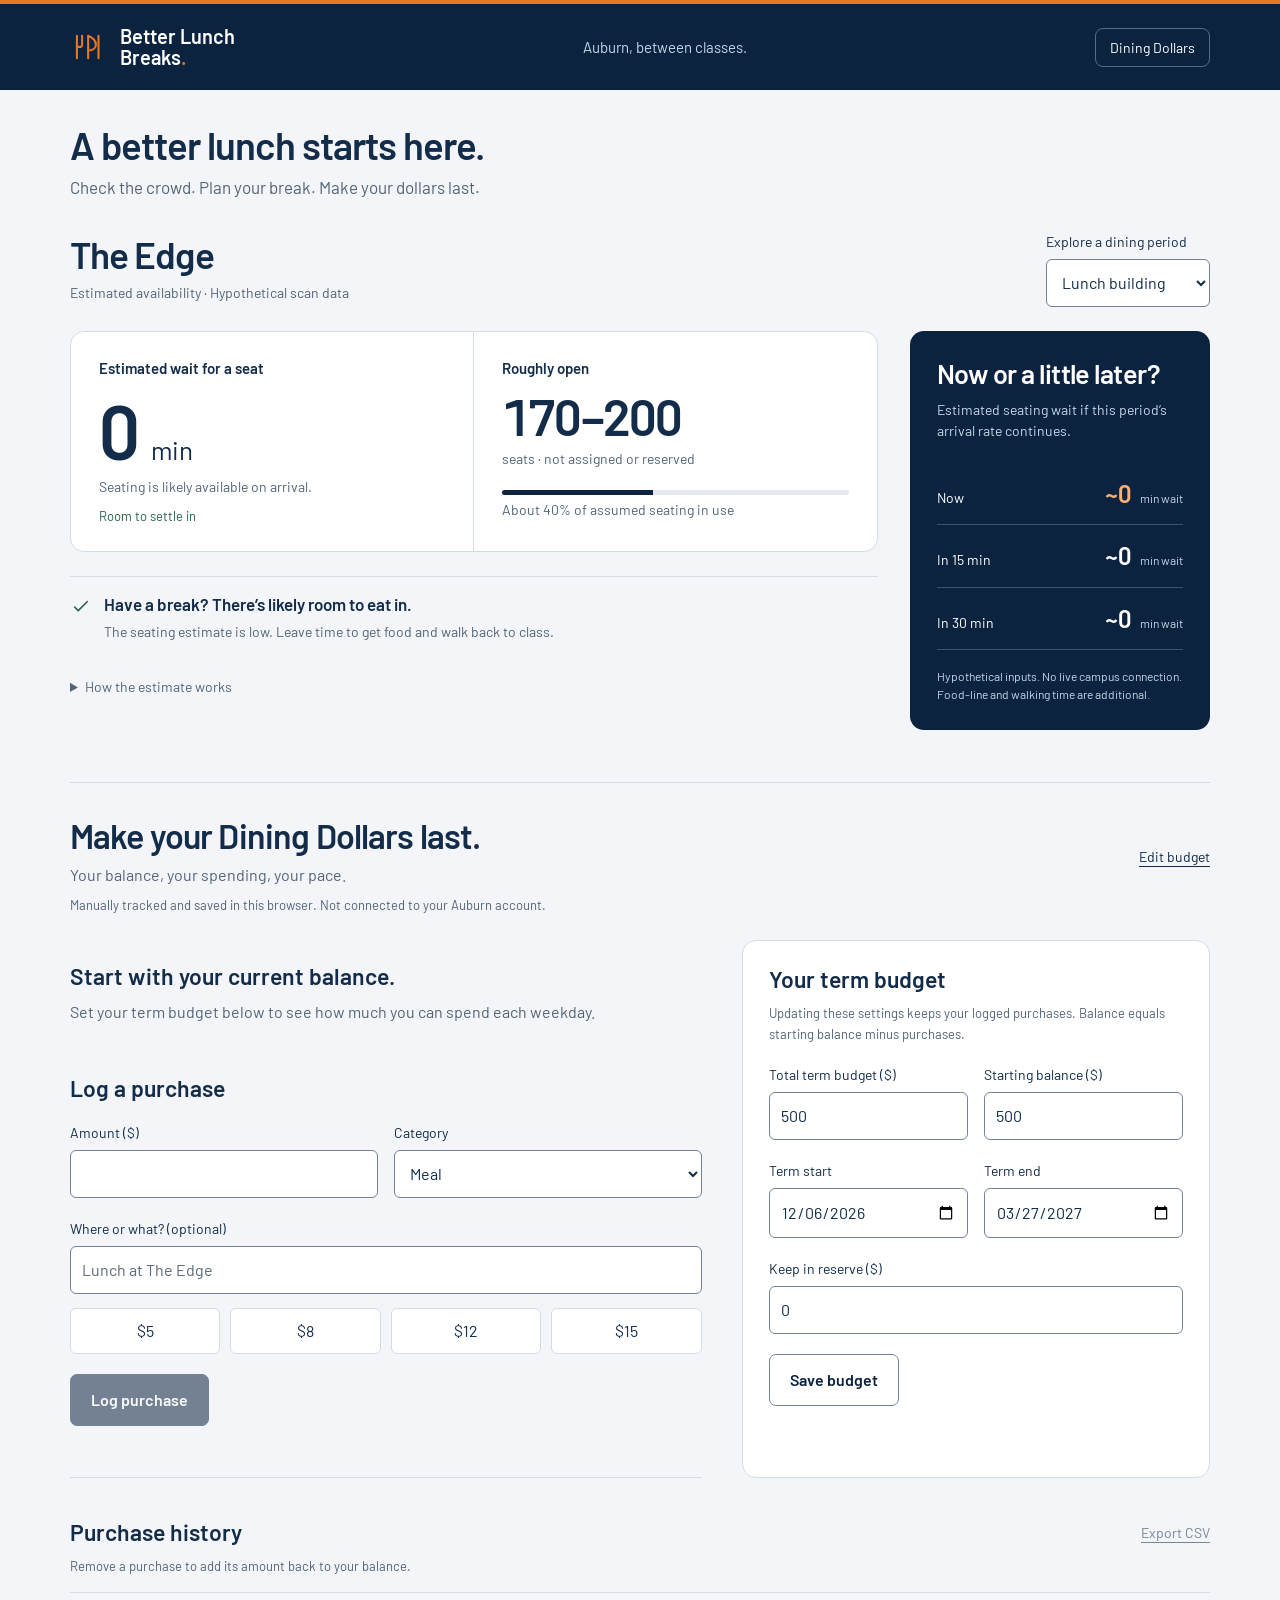
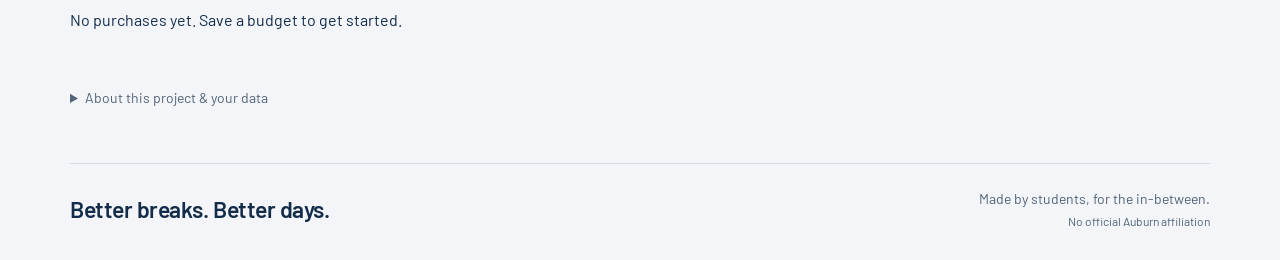
==== commit ac6e2b0e: "Replace seat check-ins with dining wait estimates and budget tracker" ====
--- a/index.html
+++ b/index.html
@@ -1,72 +1,31 @@
 <!doctype html>
 <html lang="en">
 <head>
-  <meta charset="utf-8">
-  <meta name="viewport" content="width=device-width, initial-scale=1">
-  <meta name="theme-color" content="#0c2340">
-  <meta name="description" content="Plan a better break at Auburn. Explore sample dining availability, find a seat, and try a table check-in in this student prototype.">
-  <title>Better Lunch Breaks · Auburn dining demo</title>
-  <link rel="preload" href="assets/fonts/barlow-regular.ttf" as="font" type="font/ttf" crossorigin>
-  <link rel="stylesheet" href="styles.css">
-  <script defer src="vendor/qrcode.js"></script>
-  <script defer src="data.js"></script>
-  <script defer src="app.js"></script>
-</head>
-<body>
+<meta charset="utf-8"><meta name="viewport" content="width=device-width, initial-scale=1"><meta name="theme-color" content="#0c2340">
+<meta name="description" content="Plan your Auburn lunch with estimated dining hall waits and a personal Dining Dollars budget.">
+<title>Better Lunch Breaks · Auburn dining</title>
+<link rel="preload" href="assets/fonts/barlow-regular.ttf" as="font" type="font/ttf" crossorigin><link rel="stylesheet" href="styles.css">
+<script defer src="data.js"></script><script defer src="app.js"></script>
+</head><body>
 <a class="skip" href="#main">Skip to content</a>
-<header class="topbar">
-  <a class="brand" href="./" aria-label="Better Lunch Breaks home">
-    <svg class="brand-icon" viewBox="0 0 44 44" aria-hidden="true"><path d="M8 9v26M14 9v10a3 3 0 0 1-6 0M21 9v26M21 9c12 5 12 17 0 17M33 9v26"/></svg>
-    <span>Better Lunch<span>Breaks<span class="brand-dot">.</span></span></span>
-  </a>
-  <span class="campus">Auburn, between classes.</span>
-  <button id="profile" class="profile" aria-haspopup="dialog"><svg viewBox="0 0 24 24" aria-hidden="true"><circle cx="12" cy="8" r="3"/><path d="M5 21v-3a7 7 0 0 1 14 0v3"/></svg><span>Demo student</span></button>
-</header>
+<header class="topbar"><a class="brand" href="./"><svg class="brand-icon" viewBox="0 0 44 44" aria-hidden="true"><path d="M8 9v26M14 9v10a3 3 0 0 1-6 0M21 9v26M21 9c12 5 12 17 0 17M33 9v26"/></svg><span>Better Lunch<span>Breaks<span class="brand-dot">.</span></span></span></a><span class="campus">Auburn, between classes.</span><a class="profile" href="#dollars">Dining Dollars</a></header>
 <main id="main">
-  <div class="intro">
-    <div><h1>Make time for a better break.</h1><p>Find a seat. Plan your lunch. Get back to your day.</p></div>
-    <span class="demo-label">Student prototype · Simulated data</span>
-  </div>
-  <div class="workspace">
-    <aside class="hall-panel" aria-label="Choose a dining hall">
-      <div class="hall-selection"><h2>Where are you headed?</h2>
-        <div class="hall-list" role="group" aria-label="Dining halls">
-          <button class="hall selected" data-hall="edge" aria-pressed="true"><strong>The Edge</strong><small>Interactive demo</small></button>
-          <button class="hall" data-hall="village" aria-pressed="false"><strong>The Village</strong><small>Preview only</small></button>
-        </div>
-      </div>
-      <div class="demo-controls"><button id="reset" class="text-button"><svg viewBox="0 0 24 24" aria-hidden="true"><path d="M4 10a8 8 0 1 1 1 8M4 4v6h6"/></svg>Reset demo</button><p class="local-note">Saved in this browser only.</p></div>
-    </aside>
-    <section id="edge-panel" class="detail" aria-labelledby="hall-title">
-      <div class="detail-heading"><div><h2 id="hall-title">The Edge</h2><p>Central campus <span aria-hidden="true">/</span> Demo dining snapshot</p></div><span class="open-pill"><span aria-hidden="true"></span>Demo hours: open</span></div>
-      <div class="dining-layout">
-        <div class="dining-main">
-          <div class="stats">
-            <div class="capacity"><span class="stat-label">Seats open <span>Demo</span></span><div class="seat-number"><strong id="open-count">183</strong><span>of 324 seats</span></div><p><span id="filled-count">141</span> seats filled</p><div class="meter" aria-hidden="true"><div id="meter-fill"></div></div><span id="crowd" class="crowd">Comfortable · room to settle in</span></div>
-            <div class="wait"><span class="stat-label">Food-line wait <span>Demo</span></span><strong>~7 <span>min</span></strong><p>A sample estimate,<br>not a live queue.</p><svg class="wait-icon" viewBox="0 0 32 32" aria-hidden="true"><circle cx="16" cy="16" r="12"/><path d="M16 8v8h6"/></svg></div>
-          </div>
-          <div class="seat-cta"><button id="show-chart" class="primary" aria-expanded="false" aria-controls="seating">View seating chart <svg viewBox="0 0 24 24" aria-hidden="true"><path d="M4 12h16m-6-6 6 6-6 6"/></svg></button><span>Explore six sample tables</span></div>
-          <section id="my-seat" class="my-seat" hidden><div><h3>Your demo check-in</h3><strong id="my-seat-label"></strong><p>All done? Open your seat for the next person.</p></div><button id="checkout" class="primary">Check out <svg viewBox="0 0 24 24" aria-hidden="true"><path d="M4 12h16m-6-6 6 6-6 6"/></svg></button></section>
-          <div class="recommendation"><svg viewBox="0 0 24 24" aria-hidden="true"><path d="m5 12 4 4L19 6"/></svg><div><h3>Have 25 minutes? Consider eating in.</h3><p>Allow about 7 minutes in line, plus walking and eating time. In a hurry? Consider a to-go plate.</p></div></div>
-        </div>
-        <aside class="forecast" aria-labelledby="forecast-title"><div class="forecast-intro"><h3 id="forecast-title">A little planning.<br>A better lunch.</h3><p>Compare now with the sample lunch rush.</p></div><div class="forecast-times"><div class="forecast-now"><span>Now · demo</span><strong id="forecast-open">183</strong><small>seats open</small></div><div><span>12:00 p.m.</span><strong>~50</strong><small>seats open</small></div><div><span>1:30 p.m.</span><strong>~170</strong><small>seats open</small></div></div><p class="forecast-note">Illustrative forecast. Not live predictions.</p></aside>
-      </div>
-      <p id="status" class="status" role="status" aria-live="polite" aria-atomic="true">Ready when you are. Choose an open seat to try the demo.</p>
-      <section id="seating" class="seating" hidden aria-labelledby="seating-title">
-        <div class="section-head"><div><h3 id="seating-title">Find your spot.</h3><p>Window section · Six sample tables</p></div><span class="demo-label">Demo floor plan</span></div>
-        <p><strong id="section-count"></strong>. Hall totals above include all 324 seats.</p>
-        <div class="legend"><span><i class="legend-open" aria-hidden="true">○</i> Open</span><span><i class="legend-taken" aria-hidden="true">×</i> Taken</span><span><i class="legend-mine" aria-hidden="true">✓</i> Your seat</span></div>
-        <div class="floor-plan"><div class="window-label">Windows</div><div id="tables" class="tables"></div><div class="entry-label">Main walkway</div></div>
-        <div class="scan-row"><button id="demo-scan" class="primary"><svg viewBox="0 0 24 24" aria-hidden="true"><path d="M8 3H3v5m13-5h5v5M3 16v5h5m13-5v5h-5M7 7h3v3H7zm7 0h3v3h-3zM7 14h3v3H7zm7 0v3h3v-3z"/></svg>Try a demo scan · Table A1</button><button id="sticker-open" class="secondary">Print a table sticker</button></div>
-        <p class="local-note">A scan opens a table link. Choose your seat, then check out when you leave. No camera or Tiger ID is needed. Each browser has its own demo state.</p>
-      </section>
-    </section>
-    <section id="preview-panel" class="detail preview" hidden><h2>The Village</h2><span class="demo-label">Dining hall preview</span><p>This hall isn’t part of the interactive prototype yet. Choose The Edge to explore seats, forecasts, and table check-in.</p><button id="back-edge" class="primary">Explore The Edge <svg viewBox="0 0 24 24" aria-hidden="true"><path d="M4 12h16m-6-6 6 6-6 6"/></svg></button></section>
-  </div>
-  <details class="about"><summary>About this student prototype</summary><p>ENGR 1100 · Section 002 · Group 2. Synthetic occupancy, waits, forecasts, hours, and floor plan; no campus connection. Each browser has independent state. Manual checkout is required. Forgotten check-outs, accessible seating, privacy, and reliable shared counts need study with Auburn before a pilot.</p></details>
-</main>
-<footer><span class="footer-brand">Better breaks. Better days.</span><span>Made by students, for the in-between.<small>Independent student project · No official Auburn affiliation</small></span></footer>
-<dialog id="table-dialog" aria-labelledby="table-title"><button class="close" data-close aria-label="Close table check-in">×</button><h2 id="table-title"></h2><p class="dialog-context">Table QR check-in · Demo</p><p id="table-help">Choose an open seat. One demo seat per browser.</p><div id="table-seats" class="dialog-seats"></div><p id="table-status" role="status" aria-live="polite"></p><button class="secondary" data-close>Back to the hall</button></dialog>
-<dialog id="profile-dialog" aria-labelledby="profile-title"><button class="close" data-close aria-label="Close profile">×</button><h2 id="profile-title">Hey, Auburn student.</h2><p class="dialog-context">Demo profile</p><p>This is a mock profile. You’re not signed in to Tiger ID, and we don’t collect your student ID or location.</p><p>Demo check-ins are saved only in this browser.</p><button class="primary" data-close>Got it</button></dialog>
-<dialog id="sticker-dialog" aria-labelledby="sticker-title"><button class="close" data-close aria-label="Close sticker generator">×</button><div class="sticker-controls"><h2 id="sticker-title">Make a table sticker.</h2><label for="public-url">Published site URL (including repository path)</label><input id="public-url" type="url" placeholder="https://your-name.github.io/Betterlunchbreaks/"><label for="sticker-table">Demo table</label><select id="sticker-table"></select><button id="generate-sticker" class="primary">Generate QR sticker</button><p id="sticker-status" role="status"></p></div><div id="sticker" hidden><p class="sticker-brand">Better Lunch Breaks</p><h2>Please scan your seat.</h2><p id="sticker-table-label"></p><div id="qr"></div><p>Scan the table, choose an open seat.<br>Check out when you leave.</p><a id="qr-link"></a><p class="local-note">STUDENT PROTOTYPE · BROWSER-LOCAL DEMO</p></div><button id="print-sticker" class="secondary" hidden>Print sticker</button></dialog>
+<div class="intro"><div><h1>A better lunch starts here.</h1><p>Check the crowd. Plan your break. Make your dollars last.</p></div></div>
+<section aria-labelledby="hall-title">
+<div class="detail-heading"><div><h2 id="hall-title">The Edge</h2><p>Estimated availability · Hypothetical scan data</p></div><div class="scenario"><label for="scenario">Explore a dining period</label><select id="scenario"><option value="quiet">Between classes</option><option value="lunch" selected>Lunch building</option><option value="rush">Lunch rush</option></select></div></div>
+<div class="dining-layout"><div class="dining-main">
+<div class="stats"><div class="wait"><span class="stat-label">Estimated wait for a seat</span><strong><span id="wait-count" class="metric-value">0</span> <span>min</span></strong><p id="wait-detail">Seating is likely available.</p><span id="crowd" class="crowd"></span></div><div class="capacity"><span class="stat-label">Roughly open</span><div class="seat-number"><strong id="open-count" class="range-value"></strong></div><p>seats · not assigned or reserved</p><div class="meter" aria-hidden="true"><div id="meter-fill"></div></div><p id="occupancy"></p></div></div>
+<div class="recommendation"><svg viewBox="0 0 24 24" aria-hidden="true"><path d="m5 12 4 4L19 6"/></svg><div><h3 id="recommendation-title"></h3><p id="recommendation-copy"></p></div></div>
+<details class="assumptions"><summary>How the estimate works</summary><p>Scan-ins minus scan-outs estimate people inside. We assume 324 seats and a 35-minute average visit. When demand exceeds seats, turnover estimates how soon a seat may open. Rounded ranges allow for people getting food or moving around. These are planning estimates, not guaranteed waits or a food-line prediction.</p><form id="scan-form"><div class="form-grid"><div><label for="entries">Total scan-ins</label><input id="entries" type="number" min="0" max="1000000" step="1" required></div><div><label for="exits">Total scan-outs</label><input id="exits" type="number" min="0" max="1000000" step="1" required></div></div><button class="secondary" type="submit">Calculate from scans</button><p id="scan-status" role="status"></p></form><p id="scan-summary"></p></details>
+</div><aside class="forecast" aria-labelledby="forecast-title"><div class="forecast-intro"><h3 id="forecast-title">Now or a little later?</h3><p>Estimated seating wait if this period’s arrival rate continues.</p></div><div id="forecast" class="forecast-times"></div><p class="forecast-note">Hypothetical inputs. No live campus connection. Food-line and walking time are additional.</p></aside></div>
+</section>
+<section id="dollars" class="budget-section" aria-labelledby="budget-title"><div class="section-head"><div><h2 id="budget-title">Make your Dining Dollars last.</h2><p>Your balance, your spending, your pace.</p></div><a class="text-button" href="#budget-settings">Edit budget</a></div>
+<p class="local-note">Manually tracked and saved in this browser. Not connected to your Auburn account.</p>
+<div class="budget-layout"><div><div id="budget-empty" class="empty-state"><h3>Start with your current balance.</h3><p>Set your term budget below to see how much you can spend each weekday.</p></div><div id="budget-summary" hidden><div class="balance-line"><div><span>Remaining balance</span><strong id="balance"></strong></div><div><span>Per remaining weekday</span><strong id="daily"></strong></div></div><p id="pace"></p><div class="budget-meter" role="meter" aria-label="Term budget remaining" aria-valuemin="0" aria-valuemax="100" aria-valuenow="0"><div id="budget-meter-fill"></div></div><p id="term-summary" class="local-note"></p></div>
+<form id="purchase-form"><h3>Log a purchase</h3><div class="form-grid"><div><label for="amount">Amount ($)</label><input id="amount" type="number" inputmode="decimal" min="0.01" max="100000" step="0.01" required></div><div><label for="category">Category</label><select id="category"><option>Meal</option><option>Coffee</option><option>Snack</option><option>Groceries</option><option>Other</option></select></div></div><label for="note">Where or what? (optional)</label><input id="note" maxlength="80" placeholder="Lunch at The Edge"><div class="quick-amounts" aria-label="Quick amounts"><button type="button" data-amount="5">$5</button><button type="button" data-amount="8">$8</button><button type="button" data-amount="12">$12</button><button type="button" data-amount="15">$15</button></div><button class="primary" id="log-purchase" type="submit">Log purchase</button></form><p id="budget-status" class="status" role="status" aria-live="polite"></p></div>
+<aside id="budget-settings" class="budget-settings"><h3>Your term budget</h3><p class="local-note">Updating these settings keeps your logged purchases. Balance equals starting balance minus purchases.</p><form id="settings-form"><div class="form-grid"><div><label for="total">Total term budget ($)</label><input id="total" type="number" min="0.01" max="100000" step="0.01" value="500" required></div><div><label for="starting">Starting balance ($)</label><input id="starting" type="number" min="0" max="100000" step="0.01" value="500" required></div><div><label for="start">Term start</label><input id="start" type="date" required></div><div><label for="end">Term end</label><input id="end" type="date" required></div></div><label for="reserve">Keep in reserve ($)</label><input id="reserve" type="number" min="0" max="100000" step="0.01" value="0" required><button class="secondary" type="submit">Save budget</button></form></aside></div>
+<div class="history-head"><h3>Purchase history</h3><button id="export" class="text-button" type="button">Export CSV</button></div><p class="local-note">Remove a purchase to add its amount back to your balance.</p><ul id="history" class="history"></ul>
+</section>
+<details class="about"><summary>About this project &amp; your data</summary><p>Independent student project · ENGR 1100, Section 002, Group 2. Hall scanner totals and dining assumptions are hypothetical. No student identity, location, or campus balance is collected. Your manually entered budget stays in browser storage; separate devices have separate data. Dining Dollars features are adapted from the ideas in <a href="https://github.com/campjonas08-dotcom/Dining-dollar-tracker">Dining Dollar Tracker</a>.</p></details>
+</main><footer><span class="footer-brand">Better breaks. Better days.</span><span>Made by students, for the in-between.<small>No official Auburn affiliation</small></span></footer>
 </body></html>
--- a/styles.css
+++ b/styles.css
@@ -62,29 +62,13 @@
 .intro { display: flex; justify-content: space-between; align-items: center; gap: 24px; margin-bottom: 30px; }
 h1 { font-size: clamp(26px, 3vw, 40px); letter-spacing: -.025em; }
 .intro p { color: var(--muted); margin-top: 8px; font-size: 17px; }
-.demo-label { display: inline-block; flex-shrink: 0; color: var(--muted); font-size: 12px; font-weight: 600; padding: 5px 0; }
-.intro > .demo-label { border: 1px solid var(--line); border-radius: 5px; padding: 7px 10px; }
-.hall-panel { display: flex; justify-content: space-between; align-items: flex-end; gap: 24px; margin-bottom: 28px; padding-bottom: 23px; border-bottom: 1px solid var(--line); }
-.hall-selection { display: flex; align-items: center; gap: 24px; }
-.hall-selection h2 { font-size: 17px; max-width: 105px; line-height: 1.3; }
-.hall-list { display: flex; gap: 8px; }
-.hall { text-align: left; min-width: 165px; padding: 10px 18px; border: 1px solid var(--line); border-radius: 8px; background: var(--white); }
-.hall strong { display: block; font-weight: 600; font-size: 17px; }
-.hall small { display: block; font-size: 12px; color: var(--muted); margin-top: 2px; }
-.hall:hover { background: var(--soft-blue); }
-.hall.selected { background: var(--navy); color: white; border-color: var(--navy); }
-.hall.selected small { color: #c5d6e9; }
-.demo-controls { text-align: right; }
 .text-button { display: inline-flex; gap: 7px; align-items: center; background: none; border: none; padding: 5px 0; font-size: 14px; text-decoration: underline; text-underline-offset: 4px; }
 .text-button svg { width: 16px; height: 16px; }
 .local-note { font-size: 13px; color: var(--muted); line-height: 1.6; }
-.demo-controls .local-note { font-size: 12px; }
 .detail-heading { display: flex; align-items: center; justify-content: space-between; gap: 20px; margin-bottom: 24px; }
 .detail-heading h2 { font-size: 37px; letter-spacing: -.025em; }
 .detail-heading p { margin-top: 7px; color: var(--muted); font-size: 14px; }
 .detail-heading p span { margin: 0 5px; color: #9aa6b5; }
-.open-pill { display: inline-flex; align-items: center; gap: 7px; color: var(--green); font-size: 13px; white-space: nowrap; }
-.open-pill > span { width: 7px; height: 7px; background: var(--green); border-radius: 50%; }
 .dining-layout { display: grid; grid-template-columns: minmax(0, 1fr) 300px; gap: 32px; align-items: stretch; }
 .dining-main { min-width: 0; }
 .stats { display: grid; grid-template-columns: 1.35fr 1fr; background: var(--white); border-radius: var(--radius); border: 1px solid var(--line); }
@@ -102,14 +86,9 @@
 .wait { position: relative; }
 .wait > strong { display: block; margin-top: 9px; }
 .wait > strong > span { font-size: 26px; letter-spacing: -.02em; font-weight: 400; }
-.wait-icon { position: absolute; bottom: 24px; right: 24px; width: 34px; height: 34px; color: #8a9db2; }
-.seat-cta { display: flex; align-items: center; gap: 20px; margin: 20px 0; }
-.seat-cta > span { color: var(--muted); font-size: 13px; }
 .primary, .secondary { display: inline-flex; justify-content: center; align-items: center; gap: 22px; padding: 13px 20px; min-height: 50px; border-radius: 7px; font-weight: 600; font-size: 16px; }
 .primary { background: var(--navy); color: white; border: 1px solid var(--navy); }
 .primary:hover { background: #244769; }
-.seat-cta .primary { background: var(--orange); border-color: var(--orange); color: var(--navy); }
-.seat-cta .primary:hover { background: #f49349; }
 .secondary { border: 1px solid #718298; color: var(--navy); background: transparent; }
 .secondary:hover { background: var(--soft-blue); }
 .recommendation { display: flex; align-items: flex-start; gap: 12px; padding: 18px 0 0; border-top: 1px solid var(--line); }
@@ -127,39 +106,6 @@
 .forecast-note { color: #c5d6e9; font-size: 12px; margin-top: 17px; }
 .forecast-note br { display: none; }
 .status { font-size: 14px; color: var(--muted); margin: 25px 0 0; padding: 13px 0; border-bottom: 1px solid var(--line); }
-.my-seat { display: flex; justify-content: space-between; align-items: center; gap: 15px; padding: 18px; margin-bottom: 20px; background: var(--soft-green); border: 1px solid #a9c9b4; border-radius: 10px; }
-.my-seat h3 { font-size: 14px; color: var(--green); }
-.my-seat strong { display: block; font-size: 18px; margin-top: 7px; }
-.my-seat p { font-size: 13px; color: var(--muted); margin-top: 5px; }
-.my-seat .primary { font-size: 14px; white-space: nowrap; padding: 10px 13px; }
-.my-seat .primary svg { width: 18px; }
-.seating { margin-top: 30px; scroll-margin-top: 20px; }
-.section-head { display: flex; justify-content: space-between; align-items: center; gap: 20px; margin-bottom: 12px; }
-.section-head h3 { font-size: 30px; letter-spacing: -.02em; }
-.section-head p { color: var(--muted); font-size: 15px; margin-top: 7px; }
-.seating > p { color: var(--muted); font-size: 14px; }
-.legend { display: flex; flex-wrap: wrap; gap: 20px; margin: 20px 0; font-size: 14px; }
-.legend > span { display: inline-flex; align-items: center; gap: 7px; }
-.legend i { font-style: normal; display: grid; place-items: center; width: 25px; height: 25px; border-radius: 5px; font-size: 17px; }
-.legend-open { border: 1px solid #667b94; background: white; color: var(--navy); }
-.legend-taken { background: #dee4eb; color: #4c5c70; }
-.legend-mine { background: var(--navy); color: white; }
-.floor-plan { background: white; border: 1px solid var(--line); border-radius: var(--radius); padding: 22px 28px 12px; }
-.window-label { text-align: center; color: var(--muted); font-size: 12px; padding: 9px; border-top: 4px double #9cb3ce; }
-.tables { display: grid; grid-template-columns: repeat(3, minmax(0, 1fr)); gap: 24px 45px; padding: 22px 25px; }
-.table-card { padding: 10px; }
-.table-name { width: 100%; background: var(--soft-orange); border: 1px solid #efc6a6; border-radius: 7px; color: var(--orange-ink); font-size: 14px; font-weight: 600; }
-.table-name:hover { background: #ffe1c8; }
-.table-seats { display: grid; grid-template-columns: 1fr 1fr; gap: 8px; margin-top: 10px; }
-.seat { min-width: 44px; min-height: 46px; border-radius: 6px; font-size: 15px; font-weight: 600; }
-.available { background: white; color: var(--navy); border: 1px solid #667b94; }
-.available:hover { background: var(--soft-blue); }
-.taken { background: #dee4eb; color: #4c5c70; border: 1px solid #dee4eb; }
-.taken:hover { background: #d0d8e2; }
-.mine { background: var(--navy); color: white; border: 1px solid var(--navy); }
-.entry-label { border-top: 1px dashed var(--line); padding: 12px; font-size: 12px; color: var(--muted); text-align: center; }
-.scan-row { display: flex; flex-wrap: wrap; gap: 12px; margin-top: 23px; }
-.seating > .local-note { margin-top: 12px; max-width: 75ch; }
 .about { margin-top: 30px; color: var(--muted); font-size: 14px; }
 .about summary { cursor: pointer; padding: 10px 0; }
 .about p { margin-top: 8px; max-width: 75ch; }
@@ -167,30 +113,9 @@
 .footer-brand { font-size: 23px; font-weight: 600; letter-spacing: -.02em; }
 footer > span:last-child { color: var(--muted); font-size: 14px; text-align: right; }
 footer small { display: block; font-size: 12px; margin-top: 3px; }
-.preview { min-height: 340px; padding: 25px 0; }
-.preview h2 { font-size: 38px; margin: 14px 0; }
-.preview p { max-width: 60ch; color: var(--muted); }
-.preview button { margin-top: 25px; }
-dialog { position: fixed; border: none; border-radius: 16px; background: white; color: var(--text); padding: 35px; max-width: 520px; width: calc(100% - 28px); max-height: 90dvh; overflow: auto; box-shadow: 0 20px 70px #06142640; }
-dialog::backdrop { background: #06142699; }
-dialog h2 { font-size: 30px; letter-spacing: -.02em; margin: 12px 0; padding-right: 10px; }
-dialog p { font-size: 15px; line-height: 1.6; margin-bottom: 15px; color: var(--muted); }
-.dialog-context { font-size: 13px; color: var(--orange-ink); margin-top: 5px; padding-right: 20px; }
-.close { position: absolute; top: 10px; right: 10px; width: 44px; background: transparent; border: none; border-radius: 5px; font-size: 28px; }
-.close:hover { background: var(--soft-blue); }
-.dialog-seats { display: grid; grid-template-columns: repeat(4, 1fr); gap: 10px; margin: 25px 0; }
-#table-status { font-weight: 600; color: var(--text); min-height: 24px; }
 label { display: block; font-size: 14px; margin: 20px 0 7px; }
 input, select { width: 100%; min-height: 48px; border: 1px solid #718298; border-radius: 6px; padding: 11px; color: var(--text); background: white; caret-color: var(--orange-ink); }
 input::placeholder { color: #5a697b; }
-#generate-sticker { margin: 22px 0 12px; }
-#sticker { border: 1px dashed var(--navy); padding: 25px; text-align: center; background: white; }
-.sticker-brand { font-weight: 600; color: var(--navy); }
-#sticker h2 { padding: 0; font-size: 32px; }
-#qr { width: 220px; max-width: 100%; margin: auto; }
-#qr svg { width: 100%; height: auto; stroke: none; fill: black; }
-#qr-link { font-size: 12px; overflow-wrap: anywhere; }
-#print-sticker { margin-top: 15px; }
 .skip { position: fixed; top: 10px; left: 15px; transform: translateY(-200%); z-index: 10; background: white; color: var(--navy); padding: 12px 17px; border-radius: 5px; }
 .skip:focus { transform: none; }
 @media (max-width: 1000px) {
@@ -202,8 +127,6 @@
   .forecast { padding: 23px; }
   .forecast h3 { font-size: 25px; }
   .intro { align-items: flex-start; flex-direction: column; gap: 12px; }
-  .tables { gap: 20px; padding: 20px 0; }
-  .seat-cta { flex-wrap: wrap; gap: 9px; }
   .campus { display: none; }
 }
 @media (max-width: 760px) {
@@ -211,27 +134,15 @@
   .brand { font-size: 17px; gap: 8px; }
   .brand-icon { width: 29px; height: 36px; }
   .profile { padding: 7px 10px; font-size: 12px; min-height: 44px; gap: 6px; }
-  .profile svg { width: 18px; height: 18px; }
   main { width: calc(100% - 40px); padding-top: 24px; }
   .intro { gap: 7px; margin-bottom: 24px; }
   h1 { font-size: 28px; max-width: 330px; }
   .intro p { font-size: 15px; margin-top: 7px; }
-  .intro > .demo-label { padding: 0; border: none; font-size: 12px; }
-  .hall-panel { display: block; padding-bottom: 20px; margin-bottom: 22px; }
-  .hall-selection { display: block; }
-  .hall-selection h2 { font-size: 15px; max-width: none; margin-bottom: 10px; }
-  .hall-list { display: grid; grid-template-columns: 1fr 1fr; }
-  .hall { min-width: 0; padding: 10px 14px; }
-  .hall strong { font-size: 17px; }
-  .hall small { font-size: 12px; }
-  .demo-controls { display: flex; align-items: center; justify-content: space-between; text-align: left; gap: 10px; margin-top: 6px; }
-  .demo-controls .local-note { font-size: 12px; }
   .text-button { min-height: 36px; font-size: 13px; }
   .detail-heading { margin-bottom: 18px; gap: 12px; align-items: flex-start; }
   .detail-heading h2 { font-size: 32px; }
   .detail-heading p { font-size: 12px; margin-top: 6px; }
   .detail-heading p span { margin: 0 2px; }
-  .open-pill { font-size: 12px; margin-top: 8px; gap: 5px; }
   .dining-layout { display: flex; flex-direction: column; gap: 25px; }
   .stats > div { padding: 18px 16px; }
   .stats { grid-template-columns: 1.1fr 1fr; }
@@ -245,10 +156,6 @@
   .crowd { font-size: 12px; line-height: 1.4; }
   .wait > strong { margin-top: 8px; }
   .wait > strong > span { font-size: 22px; }
-  .wait-icon { width: 28px; height: 28px; bottom: 18px; right: 16px; }
-  .seat-cta { margin: 15px 0 20px; }
-  .seat-cta > .primary { width: 100%; justify-content: space-between; }
-  .seat-cta > span { display: none; }
   .recommendation { padding-top: 17px; gap: 10px; }
   .recommendation h3 { font-size: 16px; }
   .recommendation p { font-size: 14px; }
@@ -262,43 +169,88 @@
   .forecast-times small { font-size: 12px; }
   .forecast-note { font-size: 12px; margin-top: 13px; }
   .status { margin-top: 15px; font-size: 13px; }
-  .my-seat { align-items: flex-start; flex-direction: column; }
-  .my-seat > .primary { width: 100%; }
   .section-head { align-items: flex-start; gap: 10px; }
   .section-head h3 { font-size: 28px; }
   .section-head p { font-size: 13px; }
-  .section-head .demo-label { font-size: 11px; }
   .floor-plan { padding: 17px 14px 5px; }
-  .tables { grid-template-columns: repeat(2, minmax(0, 1fr)); gap: 15px 20px; padding: 17px 0; }
-  .table-card { padding: 3px; }
-  .table-name { font-size: 13px; }
-  .table-seats { gap: 7px; }
-  .legend { gap: 15px; font-size: 13px; }
-  .scan-row > button { width: 100%; font-size: 15px; }
-  .scan-row .primary { gap: 10px; }
-  .seating > .local-note { font-size: 13px; }
   footer { width: calc(100% - 40px); flex-direction: column; align-items: flex-start; gap: 8px; margin-top: 12px; }
   footer > span:last-child { text-align: left; font-size: 13px; }
   footer small { font-size: 12px; }
-  dialog { padding: 32px 23px; }
-  dialog h2 { font-size: 28px; }
-  .dialog-seats { gap: 8px; }
 }
 @media (max-width: 360px) {
-  .profile > span { max-width: 45px; line-height: 1.2; }
   .detail-heading { flex-wrap: wrap; gap: 5px; }
-  .open-pill { margin-top: 0; }
   .stats > div { padding: 16px 12px; }
   .stat-label { flex-wrap: wrap; gap: 3px; }
 }
 @media (prefers-reduced-motion: reduce) {
   *, *::before, *::after { transition: none !important; scroll-behavior: auto !important; }
 }
-@media print {
-  body > * { display: none !important; }
-  body > #sticker-dialog[open] { display: block !important; position: static; max-height: none; max-width: none; width: 100%; padding: 0; border: 0; box-shadow: none; }
-  #sticker-dialog > * { display: none !important; }
-  #sticker-dialog > #sticker { display: block !important; width: 90mm; break-inside: avoid; color: black; }
-  #sticker h2 { color: black; }
-  #sticker-dialog::backdrop { display: none; }
-}
+/* Hall estimates and personal budget share the Auburn type and color system. */
+.profile { text-decoration: none; }
+.scenario { max-width: 240px; }
+.scenario label { margin-top: 0; }
+.stats { grid-template-columns: 1fr 1fr; }
+.stats .wait { border-right: 1px solid var(--line); }
+.stats .capacity { border-right: 0; }
+.stats .metric-value { font-size: inherit; font-weight: 600; }
+.stats .range-value { font-size: clamp(38px, 4vw, 59px); }
+.recommendation { margin-top: 24px; }
+.assumptions { margin-top: 24px; font-size: 14px; color: var(--muted); }
+summary { cursor: pointer; min-height: 44px; padding: 10px 0; }
+.assumptions > p { margin: 10px 0; max-width: 70ch; }
+.form-grid { display: grid; grid-template-columns: 1fr 1fr; gap: 0 16px; }
+form button[type=submit] { margin-top: 20px; }
+#scan-status { margin-top: 12px; color: var(--orange-ink); }
+.budget-section { margin-top: 52px; padding-top: 34px; border-top: 1px solid var(--line); scroll-margin-top: 20px; }
+.section-head { display: flex; justify-content: space-between; align-items: center; gap: 20px; }
+.section-head h2 { font-size: clamp(26px, 3vw, 34px); letter-spacing: -.025em; }
+.section-head p { color: var(--muted); margin: 8px 0; }
+.section-head a { flex-shrink: 0; }
+.budget-layout { display: grid; grid-template-columns: minmax(0, 1.35fr) minmax(0, 1fr); gap: 40px; margin-top: 24px; }
+.balance-line { display: grid; grid-template-columns: 1fr 1fr; gap: 20px; padding: 25px 0; }
+.balance-line span { display: block; color: var(--muted); font-size: 14px; }
+.balance-line strong { display: block; font-size: clamp(30px, 3.3vw, 46px); font-weight: 600; font-variant-numeric: tabular-nums; letter-spacing: -.025em; }
+.balance-line > div:last-child strong { color: var(--orange-ink); }
+#pace { font-size: 14px; margin-bottom: 12px; }
+.budget-meter { height: 6px; border-radius: 4px; background: var(--line); overflow: hidden; margin: 16px 0 10px; }
+.budget-meter > div { height: 100%; background: var(--green); }
+#purchase-form { margin-top: 28px; }
+#purchase-form h3, .budget-settings h3, .history-head h3, .empty-state h3 { font-size: 23px; }
+.budget-settings { background: white; border: 1px solid var(--line); border-radius: 14px; padding: 26px; scroll-margin-top: 20px; }
+.budget-settings > p { margin-top: 10px; }
+.quick-amounts { display: flex; gap: 10px; margin-top: 14px; }
+.quick-amounts button { flex: 1; border: 1px solid var(--line); border-radius: 6px; background: white; }
+.quick-amounts button:hover { background: var(--soft-orange); }
+.history-head { display: flex; align-items: center; justify-content: space-between; gap: 16px; margin-top: 32px; }
+.history { list-style: none; padding: 0; margin: 16px 0 0; }
+.history li { display: flex; gap: 20px; align-items: center; padding: 15px 0; border-top: 1px solid var(--line); }
+.history li > div { flex: 1; min-width: 0; overflow-wrap: anywhere; }
+.history strong, .history small { display: block; }
+.history small { color: var(--muted); font-size: 12px; }
+.history li > span { font-variant-numeric: tabular-nums; white-space: nowrap; }
+.empty-state { padding: 24px 0; }
+.empty-state p { color: var(--muted); margin-top: 10px; }
+input[type=date] { min-width: 0; }
+@media (max-width: 760px) {
+  .detail-heading { flex-direction: column; }
+  .scenario { max-width: none; width: 100%; }
+  .stats { grid-template-columns: 1fr 1fr; }
+  .stats .range-value { font-size: 34px; }
+  .budget-layout { grid-template-columns: 1fr; gap: 24px; }
+  .budget-settings { padding: 20px; }
+  .section-head { align-items: flex-start; }
+  .section-head a { font-size: 13px; }
+  .budget-section { margin-top: 36px; padding-top: 26px; }
+  .balance-line { gap: 12px; }
+  .balance-line strong { font-size: 32px; }
+  .history li { gap: 12px; }
+}
+@media (max-width: 370px) {
+  .form-grid { grid-template-columns: 1fr; }
+  .balance-line strong { font-size: 28px; }
+  .stats > div { padding: 16px 12px; }
+  .stats .range-value { font-size: 29px; }
+}
+.form-grid { grid-template-columns: repeat(2, minmax(0, 1fr)); }
+.form-grid > div, .budget-layout > div, .budget-settings { min-width: 0; }
+@media (max-width: 370px) { .form-grid { grid-template-columns: 1fr; } }
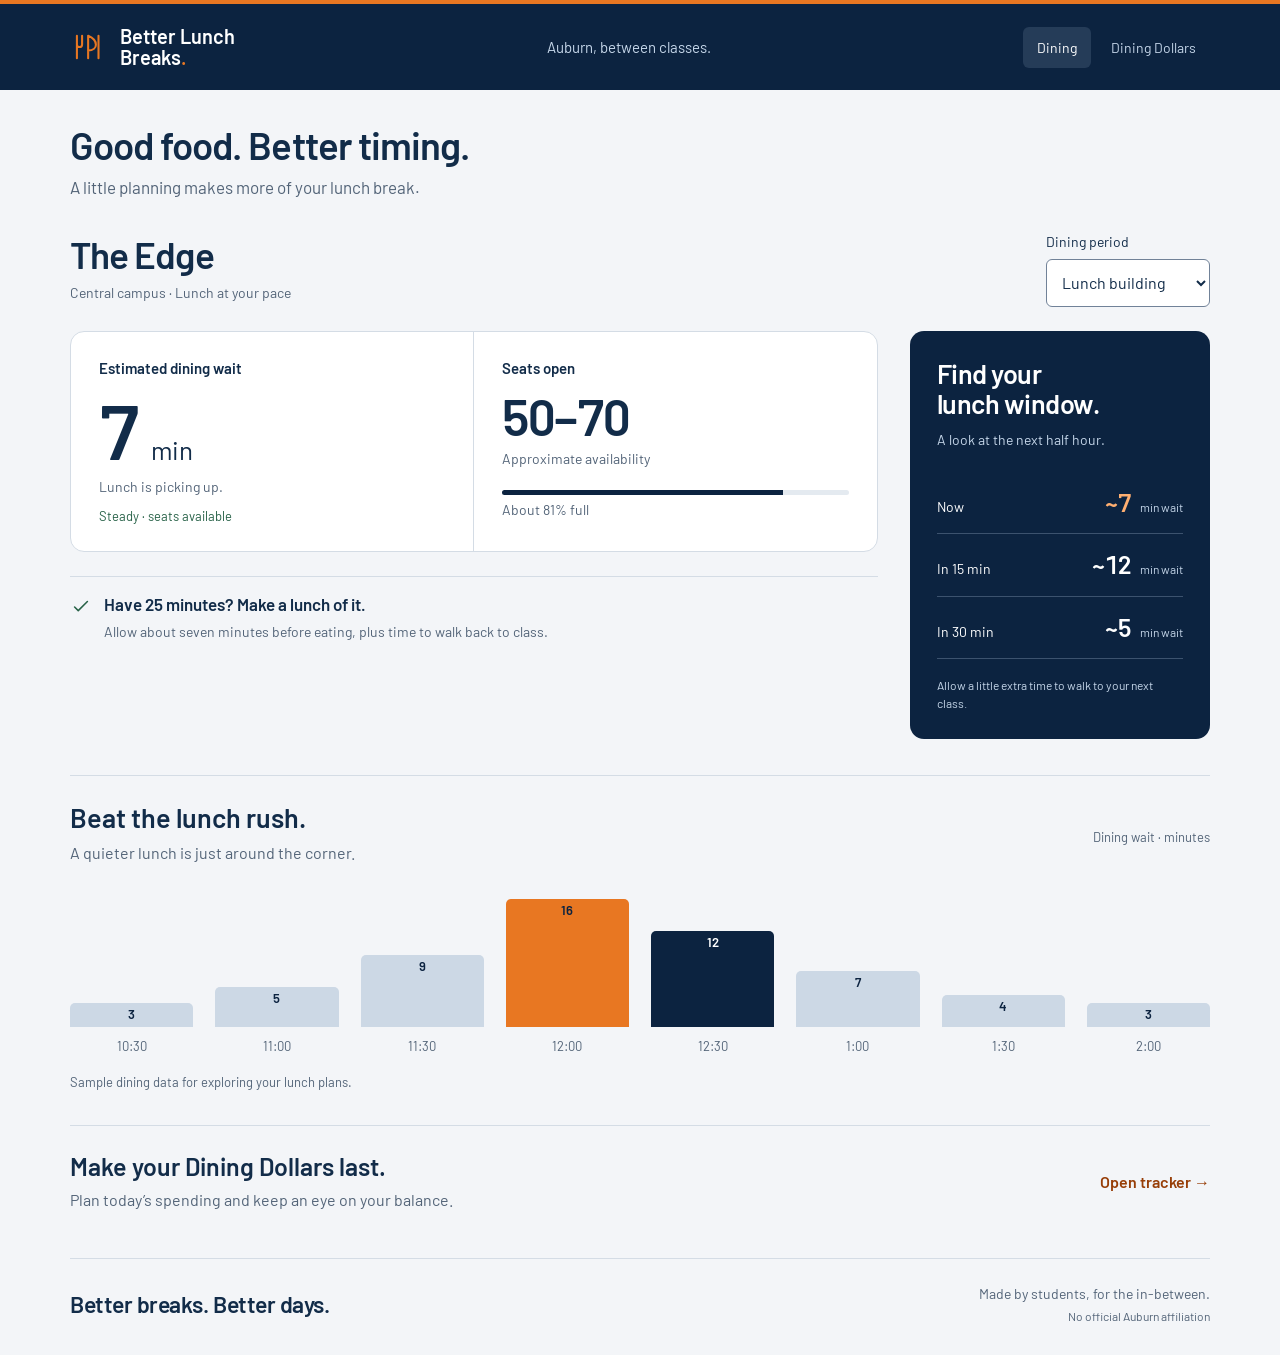
==== commit b2c4f9a6: "Separate daily Dining Dollars tracker and refine dining dashboard" ====
--- a/index.html
+++ b/index.html
@@ -5,27 +5,15 @@
 <meta name="description" content="Plan your Auburn lunch with estimated dining hall waits and a personal Dining Dollars budget.">
 <title>Better Lunch Breaks · Auburn dining</title>
 <link rel="preload" href="assets/fonts/barlow-regular.ttf" as="font" type="font/ttf" crossorigin><link rel="stylesheet" href="styles.css">
-<script defer src="data.js"></script><script defer src="app.js"></script>
+<script defer src="data.js"></script><script defer src="dining.js"></script>
 </head><body>
 <a class="skip" href="#main">Skip to content</a>
-<header class="topbar"><a class="brand" href="./"><svg class="brand-icon" viewBox="0 0 44 44" aria-hidden="true"><path d="M8 9v26M14 9v10a3 3 0 0 1-6 0M21 9v26M21 9c12 5 12 17 0 17M33 9v26"/></svg><span>Better Lunch<span>Breaks<span class="brand-dot">.</span></span></span></a><span class="campus">Auburn, between classes.</span><a class="profile" href="#dollars">Dining Dollars</a></header>
-<main id="main">
-<div class="intro"><div><h1>A better lunch starts here.</h1><p>Check the crowd. Plan your break. Make your dollars last.</p></div></div>
-<section aria-labelledby="hall-title">
-<div class="detail-heading"><div><h2 id="hall-title">The Edge</h2><p>Estimated availability · Hypothetical scan data</p></div><div class="scenario"><label for="scenario">Explore a dining period</label><select id="scenario"><option value="quiet">Between classes</option><option value="lunch" selected>Lunch building</option><option value="rush">Lunch rush</option></select></div></div>
-<div class="dining-layout"><div class="dining-main">
-<div class="stats"><div class="wait"><span class="stat-label">Estimated wait for a seat</span><strong><span id="wait-count" class="metric-value">0</span> <span>min</span></strong><p id="wait-detail">Seating is likely available.</p><span id="crowd" class="crowd"></span></div><div class="capacity"><span class="stat-label">Roughly open</span><div class="seat-number"><strong id="open-count" class="range-value"></strong></div><p>seats · not assigned or reserved</p><div class="meter" aria-hidden="true"><div id="meter-fill"></div></div><p id="occupancy"></p></div></div>
-<div class="recommendation"><svg viewBox="0 0 24 24" aria-hidden="true"><path d="m5 12 4 4L19 6"/></svg><div><h3 id="recommendation-title"></h3><p id="recommendation-copy"></p></div></div>
-<details class="assumptions"><summary>How the estimate works</summary><p>Scan-ins minus scan-outs estimate people inside. We assume 324 seats and a 35-minute average visit. When demand exceeds seats, turnover estimates how soon a seat may open. Rounded ranges allow for people getting food or moving around. These are planning estimates, not guaranteed waits or a food-line prediction.</p><form id="scan-form"><div class="form-grid"><div><label for="entries">Total scan-ins</label><input id="entries" type="number" min="0" max="1000000" step="1" required></div><div><label for="exits">Total scan-outs</label><input id="exits" type="number" min="0" max="1000000" step="1" required></div></div><button class="secondary" type="submit">Calculate from scans</button><p id="scan-status" role="status"></p></form><p id="scan-summary"></p></details>
-</div><aside class="forecast" aria-labelledby="forecast-title"><div class="forecast-intro"><h3 id="forecast-title">Now or a little later?</h3><p>Estimated seating wait if this period’s arrival rate continues.</p></div><div id="forecast" class="forecast-times"></div><p class="forecast-note">Hypothetical inputs. No live campus connection. Food-line and walking time are additional.</p></aside></div>
-</section>
-<section id="dollars" class="budget-section" aria-labelledby="budget-title"><div class="section-head"><div><h2 id="budget-title">Make your Dining Dollars last.</h2><p>Your balance, your spending, your pace.</p></div><a class="text-button" href="#budget-settings">Edit budget</a></div>
-<p class="local-note">Manually tracked and saved in this browser. Not connected to your Auburn account.</p>
-<div class="budget-layout"><div><div id="budget-empty" class="empty-state"><h3>Start with your current balance.</h3><p>Set your term budget below to see how much you can spend each weekday.</p></div><div id="budget-summary" hidden><div class="balance-line"><div><span>Remaining balance</span><strong id="balance"></strong></div><div><span>Per remaining weekday</span><strong id="daily"></strong></div></div><p id="pace"></p><div class="budget-meter" role="meter" aria-label="Term budget remaining" aria-valuemin="0" aria-valuemax="100" aria-valuenow="0"><div id="budget-meter-fill"></div></div><p id="term-summary" class="local-note"></p></div>
-<form id="purchase-form"><h3>Log a purchase</h3><div class="form-grid"><div><label for="amount">Amount ($)</label><input id="amount" type="number" inputmode="decimal" min="0.01" max="100000" step="0.01" required></div><div><label for="category">Category</label><select id="category"><option>Meal</option><option>Coffee</option><option>Snack</option><option>Groceries</option><option>Other</option></select></div></div><label for="note">Where or what? (optional)</label><input id="note" maxlength="80" placeholder="Lunch at The Edge"><div class="quick-amounts" aria-label="Quick amounts"><button type="button" data-amount="5">$5</button><button type="button" data-amount="8">$8</button><button type="button" data-amount="12">$12</button><button type="button" data-amount="15">$15</button></div><button class="primary" id="log-purchase" type="submit">Log purchase</button></form><p id="budget-status" class="status" role="status" aria-live="polite"></p></div>
-<aside id="budget-settings" class="budget-settings"><h3>Your term budget</h3><p class="local-note">Updating these settings keeps your logged purchases. Balance equals starting balance minus purchases.</p><form id="settings-form"><div class="form-grid"><div><label for="total">Total term budget ($)</label><input id="total" type="number" min="0.01" max="100000" step="0.01" value="500" required></div><div><label for="starting">Starting balance ($)</label><input id="starting" type="number" min="0" max="100000" step="0.01" value="500" required></div><div><label for="start">Term start</label><input id="start" type="date" required></div><div><label for="end">Term end</label><input id="end" type="date" required></div></div><label for="reserve">Keep in reserve ($)</label><input id="reserve" type="number" min="0" max="100000" step="0.01" value="0" required><button class="secondary" type="submit">Save budget</button></form></aside></div>
-<div class="history-head"><h3>Purchase history</h3><button id="export" class="text-button" type="button">Export CSV</button></div><p class="local-note">Remove a purchase to add its amount back to your balance.</p><ul id="history" class="history"></ul>
-</section>
-<details class="about"><summary>About this project &amp; your data</summary><p>Independent student project · ENGR 1100, Section 002, Group 2. Hall scanner totals and dining assumptions are hypothetical. No student identity, location, or campus balance is collected. Your manually entered budget stays in browser storage; separate devices have separate data. Dining Dollars features are adapted from the ideas in <a href="https://github.com/campjonas08-dotcom/Dining-dollar-tracker">Dining Dollar Tracker</a>.</p></details>
+<header class="topbar"><a class="brand" href="./"><svg class="brand-icon" viewBox="0 0 44 44" aria-hidden="true"><path d="M8 9v26M14 9v10a3 3 0 0 1-6 0M21 9v26M21 9c12 5 12 17 0 17M33 9v26"/></svg><span>Better Lunch<span>Breaks<span class="brand-dot">.</span></span></span></a><span class="campus">Auburn, between classes.</span><nav class="page-nav" aria-label="Main navigation"><a href="./" aria-current="page">Dining</a><a href="dollars.html">Dining Dollars</a></nav></header>
+<main id="main"><div class="intro"><div><h1>Good food. Better timing.</h1><p>A little planning makes more of your lunch break.</p></div></div>
+<section aria-labelledby="hall-title"><div class="detail-heading"><div><h2 id="hall-title">The Edge</h2><p>Central campus · Lunch at your pace</p></div><div class="scenario"><label for="scenario">Dining period</label><select id="scenario"><option value="quiet">Between classes</option><option value="lunch" selected>Lunch building</option><option value="rush">Lunch rush</option></select></div></div>
+<div class="dining-layout"><div class="dining-main"><div class="stats"><div class="wait"><span class="stat-label">Estimated dining wait</span><strong><span id="wait-count" class="metric-value">7</span> <span>min</span></strong><p id="wait-detail"></p><span id="crowd" class="crowd"></span></div><div class="capacity"><span class="stat-label">Seats open</span><div class="seat-number"><strong id="open-count" class="range-value"></strong></div><p>Approximate availability</p><div class="meter" aria-hidden="true"><div id="meter-fill"></div></div><p id="occupancy"></p></div></div><div class="recommendation"><svg viewBox="0 0 24 24" aria-hidden="true"><path d="m5 12 4 4L19 6"/></svg><div><h3 id="recommendation-title"></h3><p id="recommendation-copy"></p></div></div></div><aside class="forecast" aria-labelledby="forecast-title"><div class="forecast-intro"><h3 id="forecast-title">Find your lunch window.</h3><p>A look at the next half hour.</p></div><div id="forecast" class="forecast-times"></div><p class="forecast-note">Allow a little extra time to walk to your next class.</p></aside></div>
+<section class="rush-section" aria-labelledby="rush-title"><div class="section-head"><div><h3 id="rush-title">Beat the lunch rush.</h3><p>A quieter lunch is just around the corner.</p></div><span class="local-note">Dining wait · minutes</span></div><div id="rush-chart" class="rush-chart" role="list" aria-label="Dining wait by time"></div></section>
+<p class="local-note sample-note">Sample dining data for exploring your lunch plans.</p></section>
+<a class="budget-link" href="dollars.html"><div><h2>Make your Dining Dollars last.</h2><p>Plan today’s spending and keep an eye on your balance.</p></div><span>Open tracker →</span></a>
 </main><footer><span class="footer-brand">Better breaks. Better days.</span><span>Made by students, for the in-between.<small>No official Auburn affiliation</small></span></footer>
 </body></html>
--- a/styles.css
+++ b/styles.css
@@ -254,3 +254,47 @@
 .form-grid { grid-template-columns: repeat(2, minmax(0, 1fr)); }
 .form-grid > div, .budget-layout > div, .budget-settings { min-width: 0; }
 @media (max-width: 370px) { .form-grid { grid-template-columns: 1fr; } }
+.page-nav { display: flex; align-items: center; gap: 6px; }
+.page-nav a { color: #c5d6e9; text-decoration: none; border-radius: 6px; padding: 10px 14px; font-size: 14px; }
+.page-nav a[aria-current=page] { background: #253c58; color: white; }
+.page-nav a:hover { color: white; background: #253c58; }
+.rush-section { margin-top: 36px; padding-top: 26px; border-top: 1px solid var(--line); }
+.rush-section h3 { font-size: 27px; }
+.rush-chart { display: grid; grid-template-columns: repeat(8, minmax(0, 1fr)); gap: 22px; align-items: end; margin-top: 26px; }
+.rush-column { display: flex; flex-direction: column; justify-content: flex-end; align-items: center; gap: 10px; font-size: 13px; color: var(--muted); }
+.rush-bar { width: 100%; background: #ccd8e5; border-radius: 5px 5px 0 0; display: flex; justify-content: center; align-items: flex-start; color: var(--navy); min-height: 24px; }
+.rush-column:nth-child(4) .rush-bar { background: var(--orange); }
+.rush-column:nth-child(5) .rush-bar { background: var(--navy); color: white; }
+.rush-bar strong { padding-top: 2px; font-size: 13px; }
+.sample-note { margin-top: 16px; }
+.budget-link { display: flex; justify-content: space-between; align-items: center; gap: 24px; border-top: 1px solid var(--line); margin-top: 32px; padding: 26px 0 4px; text-decoration: none; }
+.budget-link h2 { font-size: 25px; }
+.budget-link p { color: var(--muted); margin-top: 8px; }
+.budget-link > span { color: var(--orange-ink); font-weight: 600; white-space: nowrap; }
+.tracker { border: 0; padding-top: 0; margin-top: 0; max-width: 850px; margin-inline: auto; }
+.tracker-nav { display: flex; border-bottom: 1px solid var(--line); gap: 10px; margin: 22px 0; }
+.tracker-nav button { border: 0; border-bottom: 3px solid transparent; background: transparent; color: var(--muted); padding: 12px 18px; }
+.tracker-nav button[aria-pressed=true] { border-bottom-color: var(--orange); color: var(--navy); font-weight: 600; }
+.tracker-view { min-height: 280px; }
+.tracker-view .balance-line { padding-top: 10px; }
+.tracker-stats { display: grid; grid-template-columns: repeat(4, minmax(0, 1fr)); gap: 20px; padding: 26px 0; margin-top: 18px; border-top: 1px solid var(--line); }
+.tracker-stats strong, .tracker-stats span { display: block; }
+.tracker-stats strong { font-size: 26px; font-variant-numeric: tabular-nums; font-weight: 600; }
+.tracker-stats span { font-size: 13px; color: var(--muted); margin-top: 5px; }
+.tracker-view #purchase-form { margin-top: 0; max-width: 560px; }
+.tracker-view .history-head { margin-top: 0; }
+.tracker .empty-state button { margin-top: 18px; }
+@media (max-width: 760px) {
+ .topbar { flex-wrap: wrap; gap: 12px; }
+ .page-nav { margin-left: auto; }
+ .page-nav a { padding: 10px 8px; font-size: 12px; }
+ .rush-chart { gap: 9px; }
+ .rush-column { font-size: 11px; }
+ .rush-section .section-head { flex-direction: column; gap: 6px; }
+ .budget-link { align-items: flex-start; flex-direction: column; gap: 12px; }
+ .tracker-nav { gap: 0; }
+ .tracker-nav button { padding: 11px 10px; flex: 1; font-size: 13px; }
+ .tracker-stats { grid-template-columns: repeat(2, minmax(0, 1fr)); gap: 22px; }
+ .tracker .balance-line { grid-template-columns: 1fr; gap: 20px; }
+ .tracker .balance-line strong { font-size: 44px; }
+}
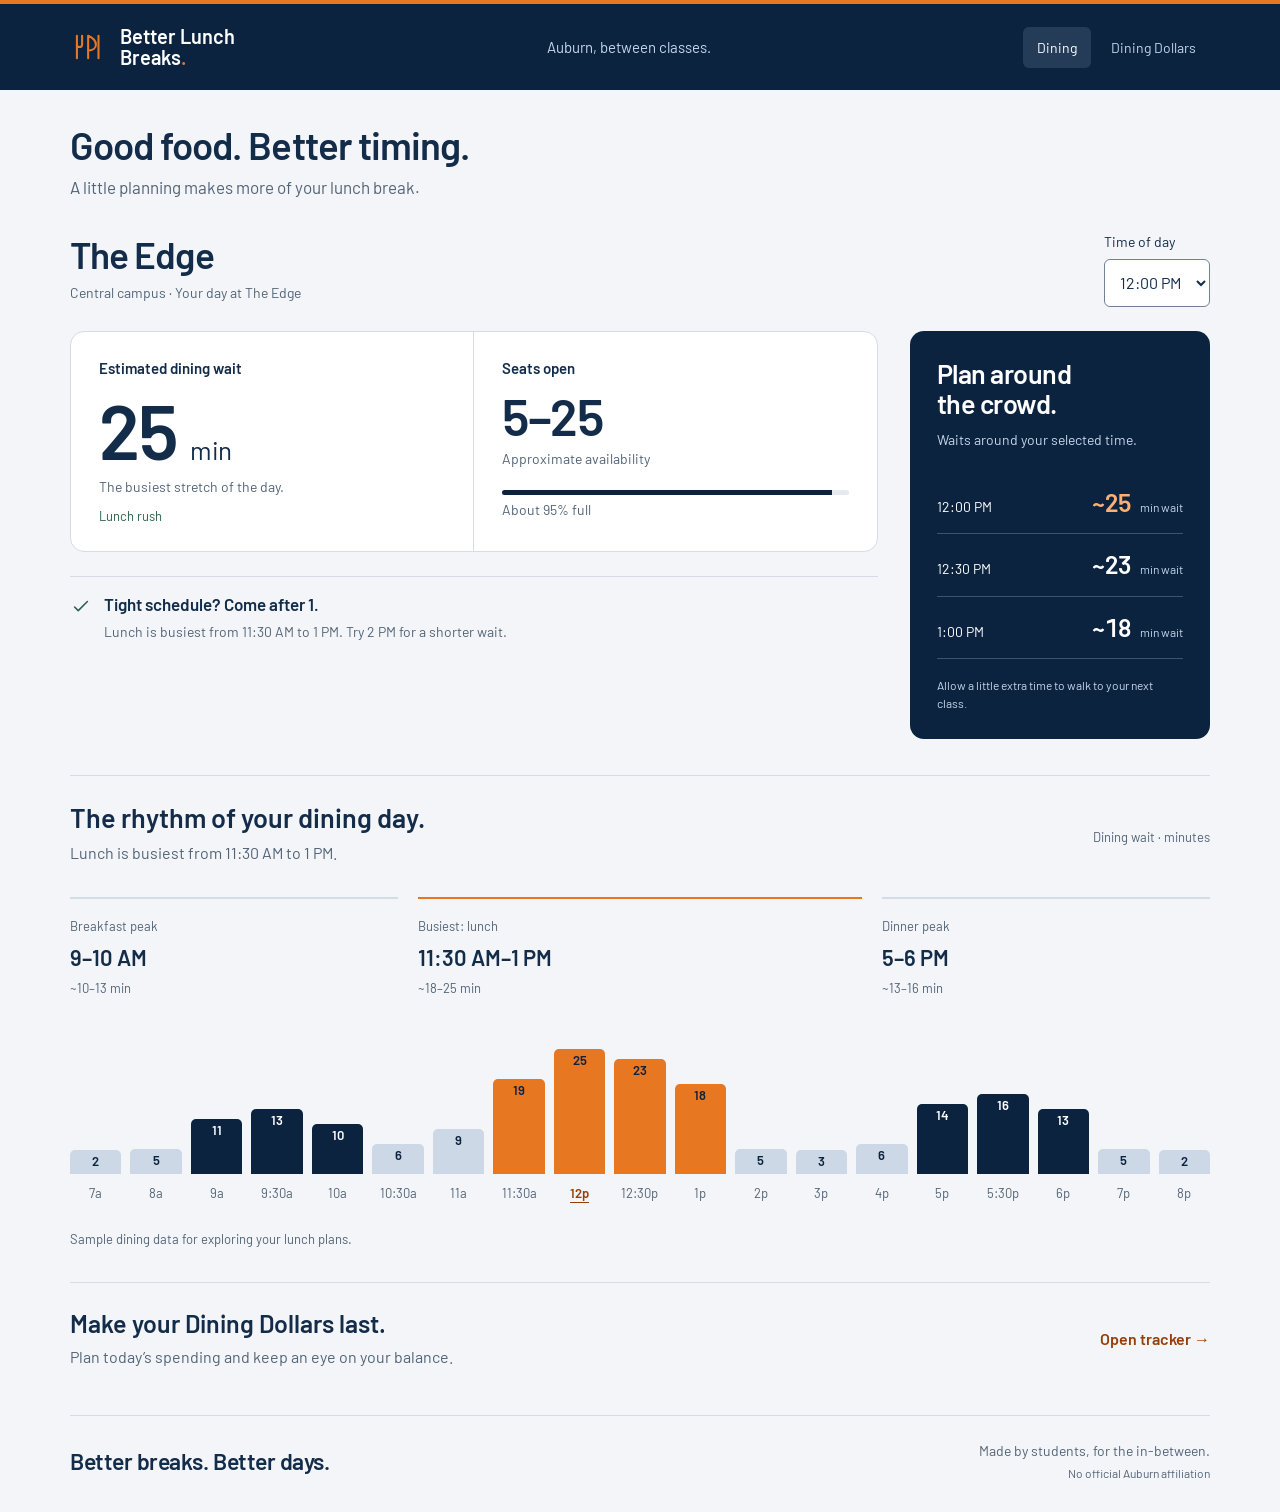
==== commit 0e083466: "Port full Dining Dollar Tracker and add fixed daily dining peaks" ====
--- a/index.html
+++ b/index.html
@@ -10,9 +10,9 @@
 <a class="skip" href="#main">Skip to content</a>
 <header class="topbar"><a class="brand" href="./"><svg class="brand-icon" viewBox="0 0 44 44" aria-hidden="true"><path d="M8 9v26M14 9v10a3 3 0 0 1-6 0M21 9v26M21 9c12 5 12 17 0 17M33 9v26"/></svg><span>Better Lunch<span>Breaks<span class="brand-dot">.</span></span></span></a><span class="campus">Auburn, between classes.</span><nav class="page-nav" aria-label="Main navigation"><a href="./" aria-current="page">Dining</a><a href="dollars.html">Dining Dollars</a></nav></header>
 <main id="main"><div class="intro"><div><h1>Good food. Better timing.</h1><p>A little planning makes more of your lunch break.</p></div></div>
-<section aria-labelledby="hall-title"><div class="detail-heading"><div><h2 id="hall-title">The Edge</h2><p>Central campus · Lunch at your pace</p></div><div class="scenario"><label for="scenario">Dining period</label><select id="scenario"><option value="quiet">Between classes</option><option value="lunch" selected>Lunch building</option><option value="rush">Lunch rush</option></select></div></div>
-<div class="dining-layout"><div class="dining-main"><div class="stats"><div class="wait"><span class="stat-label">Estimated dining wait</span><strong><span id="wait-count" class="metric-value">7</span> <span>min</span></strong><p id="wait-detail"></p><span id="crowd" class="crowd"></span></div><div class="capacity"><span class="stat-label">Seats open</span><div class="seat-number"><strong id="open-count" class="range-value"></strong></div><p>Approximate availability</p><div class="meter" aria-hidden="true"><div id="meter-fill"></div></div><p id="occupancy"></p></div></div><div class="recommendation"><svg viewBox="0 0 24 24" aria-hidden="true"><path d="m5 12 4 4L19 6"/></svg><div><h3 id="recommendation-title"></h3><p id="recommendation-copy"></p></div></div></div><aside class="forecast" aria-labelledby="forecast-title"><div class="forecast-intro"><h3 id="forecast-title">Find your lunch window.</h3><p>A look at the next half hour.</p></div><div id="forecast" class="forecast-times"></div><p class="forecast-note">Allow a little extra time to walk to your next class.</p></aside></div>
-<section class="rush-section" aria-labelledby="rush-title"><div class="section-head"><div><h3 id="rush-title">Beat the lunch rush.</h3><p>A quieter lunch is just around the corner.</p></div><span class="local-note">Dining wait · minutes</span></div><div id="rush-chart" class="rush-chart" role="list" aria-label="Dining wait by time"></div></section>
+<section aria-labelledby="hall-title"><div class="detail-heading"><div><h2 id="hall-title">The Edge</h2><p>Central campus · Your day at The Edge</p></div><div class="scenario"><label for="dining-time">Time of day</label><select id="dining-time"></select></div></div>
+<div class="dining-layout"><div class="dining-main"><div class="stats"><div class="wait"><span class="stat-label">Estimated dining wait</span><strong><span id="wait-count" class="metric-value">7</span> <span>min</span></strong><p id="wait-detail"></p><span id="crowd" class="crowd"></span></div><div class="capacity"><span class="stat-label">Seats open</span><div class="seat-number"><strong id="open-count" class="range-value"></strong></div><p>Approximate availability</p><div class="meter" aria-hidden="true"><div id="meter-fill"></div></div><p id="occupancy"></p></div></div><div class="recommendation"><svg viewBox="0 0 24 24" aria-hidden="true"><path d="m5 12 4 4L19 6"/></svg><div><h3 id="recommendation-title"></h3><p id="recommendation-copy"></p></div></div></div><aside class="forecast" aria-labelledby="forecast-title"><div class="forecast-intro"><h3 id="forecast-title">Plan around the crowd.</h3><p>Waits around your selected time.</p></div><div id="forecast" class="forecast-times"></div><p class="forecast-note">Allow a little extra time to walk to your next class.</p></aside></div>
+<section class="rush-section" aria-labelledby="rush-title"><div class="section-head"><div><h3 id="rush-title">The rhythm of your dining day.</h3><p>Lunch is busiest from 11:30 AM to 1 PM.</p></div><span class="local-note">Dining wait · minutes</span></div><div class="meal-periods"><div><span>Breakfast peak</span><strong>9–10 AM</strong><small>~10–13 min</small></div><div class="lunch-period"><span>Busiest: lunch</span><strong>11:30 AM–1 PM</strong><small>~18–25 min</small></div><div><span>Dinner peak</span><strong>5–6 PM</strong><small>~13–16 min</small></div></div><div class="rush-chart-scroll" tabindex="0" role="region" aria-label="Daily wait chart. Scroll to see all times."><div id="rush-chart" class="rush-chart"></div></div></section>
 <p class="local-note sample-note">Sample dining data for exploring your lunch plans.</p></section>
 <a class="budget-link" href="dollars.html"><div><h2>Make your Dining Dollars last.</h2><p>Plan today’s spending and keep an eye on your balance.</p></div><span>Open tracker →</span></a>
 </main><footer><span class="footer-brand">Better breaks. Better days.</span><span>Made by students, for the in-between.<small>No official Auburn affiliation</small></span></footer>
--- a/styles.css
+++ b/styles.css
@@ -298,3 +298,18 @@
  .tracker .balance-line { grid-template-columns: 1fr; gap: 20px; }
  .tracker .balance-line strong { font-size: 44px; }
 }
+.meal-periods {display:grid;grid-template-columns:1fr 1.35fr 1fr;gap:20px;margin:24px 0 12px;}
+.meal-periods > div {padding:18px 0;border-top:2px solid var(--line);}
+.meal-periods > .lunch-period {border-top-color:var(--orange);}
+.meal-periods span,.meal-periods strong,.meal-periods small {display:block;}
+.meal-periods span,.meal-periods small {color:var(--muted);font-size:13px;}
+.meal-periods strong {font-size:22px;margin:5px 0;}
+.rush-chart-scroll {overflow-x:auto;padding:0 0 10px;scrollbar-color:#7b8da2 var(--paper);}
+.rush-chart {grid-template-columns:repeat(19,minmax(0,1fr));gap:9px;min-width:800px;margin-top:20px;}
+.rush-column {border:0;background:none;padding:0;min-height:0;color:var(--muted);font-family:inherit;}
+.rush-column:hover .rush-bar {background:#b2c4d9;}
+.rush-column:nth-child(n) .rush-bar {background:#ccd8e5;color:var(--navy);}
+.rush-column.meal-peak .rush-bar {background:var(--navy);color:white;}
+.rush-column.lunch-peak .rush-bar {background:var(--orange);color:var(--navy);}
+.rush-column.selected-time > span:last-child {font-weight:600;color:var(--orange-ink);text-decoration:underline;text-underline-offset:4px;}
+@media(max-width:760px){.meal-periods{gap:12px;grid-template-columns:1fr;}.meal-periods>div{display:grid;grid-template-columns:1fr auto;gap:2px 15px;padding:13px 0;}.meal-periods strong{font-size:19px;margin:0;}.meal-periods small{grid-column:1/-1;}.rush-chart{gap:9px;}}
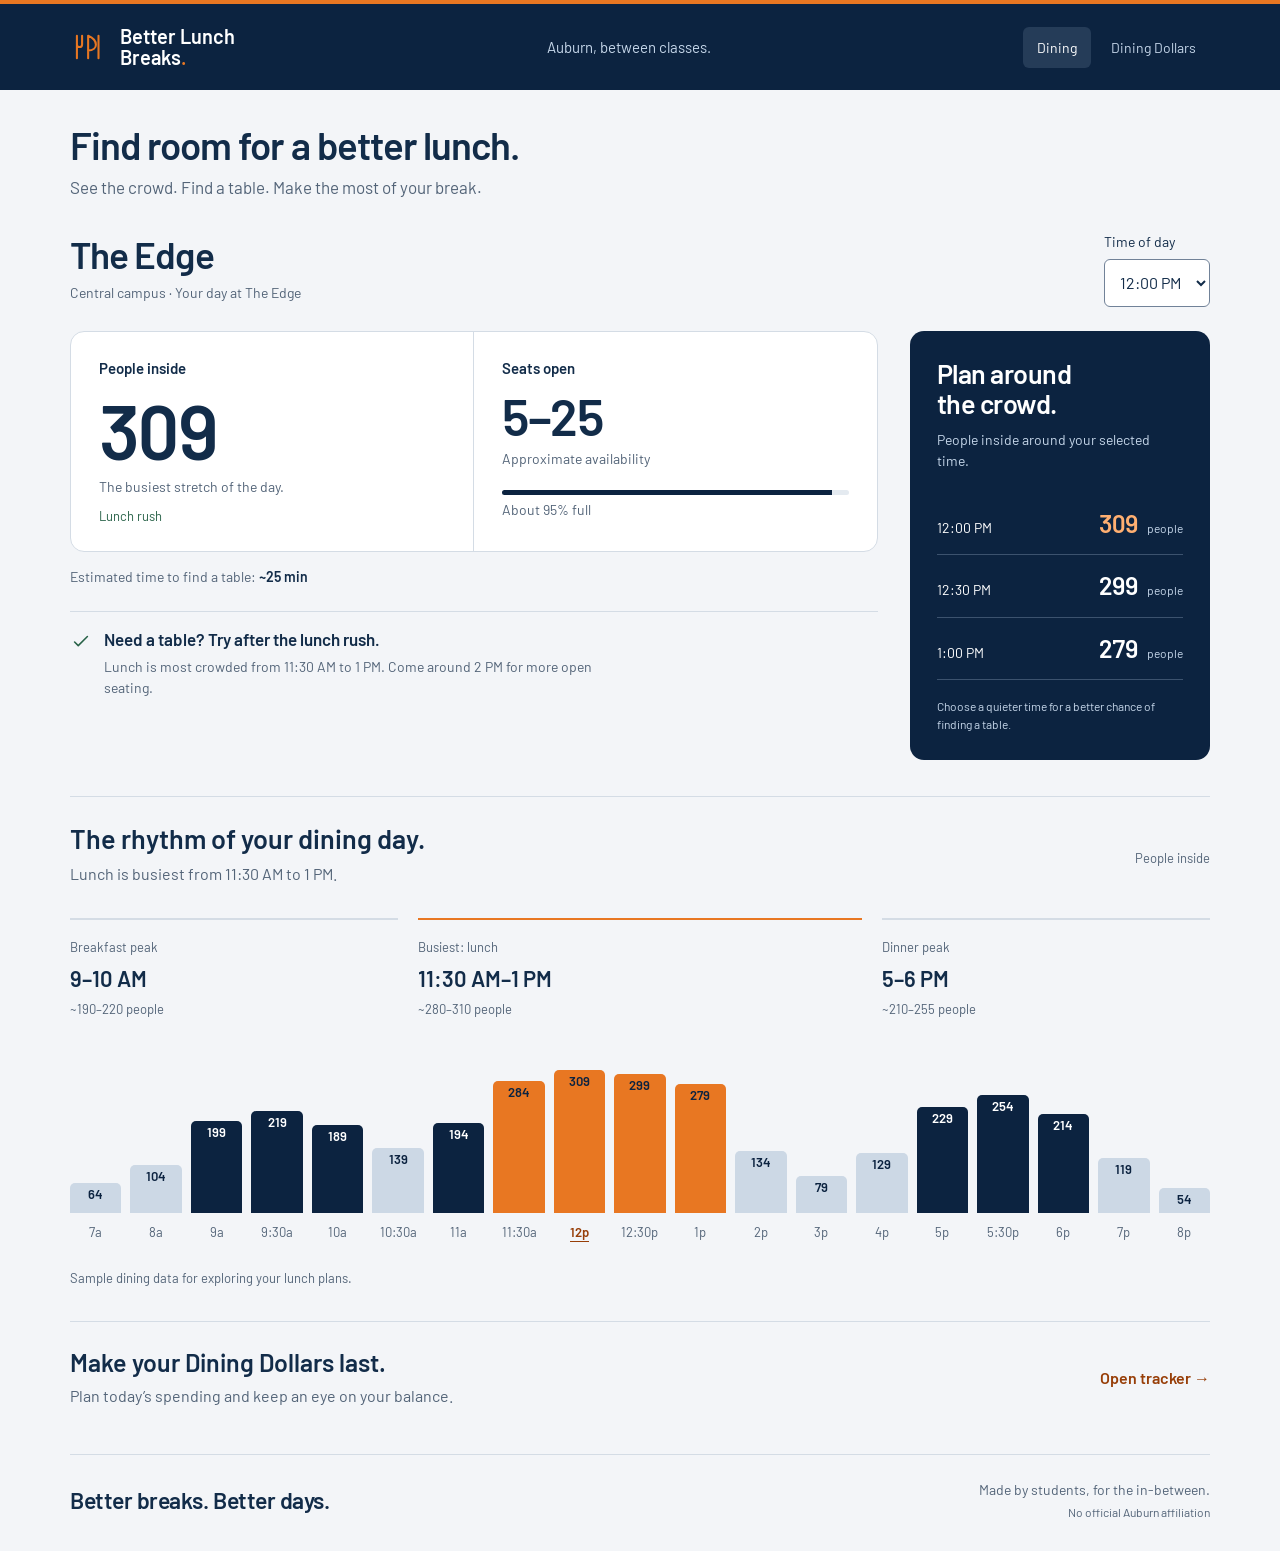
==== commit dea5fa49: "Make dining occupancy and table availability the primary focus" ====
--- a/index.html
+++ b/index.html
@@ -2,17 +2,17 @@
 <html lang="en">
 <head>
 <meta charset="utf-8"><meta name="viewport" content="width=device-width, initial-scale=1"><meta name="theme-color" content="#0c2340">
-<meta name="description" content="Plan your Auburn lunch with estimated dining hall waits and a personal Dining Dollars budget.">
+<meta name="description" content="Find a table at Auburn with dining hall crowd levels, rough open seating, and a personal Dining Dollars tracker.">
 <title>Better Lunch Breaks · Auburn dining</title>
 <link rel="preload" href="assets/fonts/barlow-regular.ttf" as="font" type="font/ttf" crossorigin><link rel="stylesheet" href="styles.css">
 <script defer src="data.js"></script><script defer src="dining.js"></script>
 </head><body>
 <a class="skip" href="#main">Skip to content</a>
 <header class="topbar"><a class="brand" href="./"><svg class="brand-icon" viewBox="0 0 44 44" aria-hidden="true"><path d="M8 9v26M14 9v10a3 3 0 0 1-6 0M21 9v26M21 9c12 5 12 17 0 17M33 9v26"/></svg><span>Better Lunch<span>Breaks<span class="brand-dot">.</span></span></span></a><span class="campus">Auburn, between classes.</span><nav class="page-nav" aria-label="Main navigation"><a href="./" aria-current="page">Dining</a><a href="dollars.html">Dining Dollars</a></nav></header>
-<main id="main"><div class="intro"><div><h1>Good food. Better timing.</h1><p>A little planning makes more of your lunch break.</p></div></div>
+<main id="main"><div class="intro"><div><h1>Find room for a better lunch.</h1><p>See the crowd. Find a table. Make the most of your break.</p></div></div>
 <section aria-labelledby="hall-title"><div class="detail-heading"><div><h2 id="hall-title">The Edge</h2><p>Central campus · Your day at The Edge</p></div><div class="scenario"><label for="dining-time">Time of day</label><select id="dining-time"></select></div></div>
-<div class="dining-layout"><div class="dining-main"><div class="stats"><div class="wait"><span class="stat-label">Estimated dining wait</span><strong><span id="wait-count" class="metric-value">7</span> <span>min</span></strong><p id="wait-detail"></p><span id="crowd" class="crowd"></span></div><div class="capacity"><span class="stat-label">Seats open</span><div class="seat-number"><strong id="open-count" class="range-value"></strong></div><p>Approximate availability</p><div class="meter" aria-hidden="true"><div id="meter-fill"></div></div><p id="occupancy"></p></div></div><div class="recommendation"><svg viewBox="0 0 24 24" aria-hidden="true"><path d="m5 12 4 4L19 6"/></svg><div><h3 id="recommendation-title"></h3><p id="recommendation-copy"></p></div></div></div><aside class="forecast" aria-labelledby="forecast-title"><div class="forecast-intro"><h3 id="forecast-title">Plan around the crowd.</h3><p>Waits around your selected time.</p></div><div id="forecast" class="forecast-times"></div><p class="forecast-note">Allow a little extra time to walk to your next class.</p></aside></div>
-<section class="rush-section" aria-labelledby="rush-title"><div class="section-head"><div><h3 id="rush-title">The rhythm of your dining day.</h3><p>Lunch is busiest from 11:30 AM to 1 PM.</p></div><span class="local-note">Dining wait · minutes</span></div><div class="meal-periods"><div><span>Breakfast peak</span><strong>9–10 AM</strong><small>~10–13 min</small></div><div class="lunch-period"><span>Busiest: lunch</span><strong>11:30 AM–1 PM</strong><small>~18–25 min</small></div><div><span>Dinner peak</span><strong>5–6 PM</strong><small>~13–16 min</small></div></div><div class="rush-chart-scroll" tabindex="0" role="region" aria-label="Daily wait chart. Scroll to see all times."><div id="rush-chart" class="rush-chart"></div></div></section>
+<div class="dining-layout"><div class="dining-main"><div class="stats"><div class="wait"><span class="stat-label">People inside</span><strong><span id="people-count" class="metric-value">309</span></strong><p id="crowd-detail"></p><span id="crowd" class="crowd"></span></div><div class="capacity"><span class="stat-label">Seats open</span><div class="seat-number"><strong id="open-count" class="range-value"></strong></div><p>Approximate availability</p><div class="meter" aria-hidden="true"><div id="meter-fill"></div></div><p id="occupancy"></p></div></div><p class="table-wait">Estimated time to find a table: <strong>~<span id="wait-count">25</span> min</strong></p><div class="recommendation"><svg viewBox="0 0 24 24" aria-hidden="true"><path d="m5 12 4 4L19 6"/></svg><div><h3 id="recommendation-title"></h3><p id="recommendation-copy"></p></div></div></div><aside class="forecast" aria-labelledby="forecast-title"><div class="forecast-intro"><h3 id="forecast-title">Plan around the crowd.</h3><p>People inside around your selected time.</p></div><div id="forecast" class="forecast-times"></div><p class="forecast-note">Choose a quieter time for a better chance of finding a table.</p></aside></div>
+<section class="rush-section" aria-labelledby="rush-title"><div class="section-head"><div><h3 id="rush-title">The rhythm of your dining day.</h3><p>Lunch is busiest from 11:30 AM to 1 PM.</p></div><span class="local-note">People inside</span></div><div class="meal-periods"><div><span>Breakfast peak</span><strong>9–10 AM</strong><small>~190–220 people</small></div><div class="lunch-period"><span>Busiest: lunch</span><strong>11:30 AM–1 PM</strong><small>~280–310 people</small></div><div><span>Dinner peak</span><strong>5–6 PM</strong><small>~210–255 people</small></div></div><div class="rush-chart-scroll" tabindex="0" role="region" aria-label="Daily crowd chart. Scroll to see all times."><div id="rush-chart" class="rush-chart"></div></div></section>
 <p class="local-note sample-note">Sample dining data for exploring your lunch plans.</p></section>
 <a class="budget-link" href="dollars.html"><div><h2>Make your Dining Dollars last.</h2><p>Plan today’s spending and keep an eye on your balance.</p></div><span>Open tracker →</span></a>
 </main><footer><span class="footer-brand">Better breaks. Better days.</span><span>Made by students, for the in-between.<small>No official Auburn affiliation</small></span></footer>
--- a/styles.css
+++ b/styles.css
@@ -313,3 +313,5 @@
 .rush-column.lunch-peak .rush-bar {background:var(--orange);color:var(--navy);}
 .rush-column.selected-time > span:last-child {font-weight:600;color:var(--orange-ink);text-decoration:underline;text-underline-offset:4px;}
 @media(max-width:760px){.meal-periods{gap:12px;grid-template-columns:1fr;}.meal-periods>div{display:grid;grid-template-columns:1fr auto;gap:2px 15px;padding:13px 0;}.meal-periods strong{font-size:19px;margin:0;}.meal-periods small{grid-column:1/-1;}.rush-chart{gap:9px;}}
+.table-wait { margin-top:14px; font-size:14px; color:var(--muted); }
+.table-wait strong { color:var(--text); font-weight:600; white-space:nowrap; }
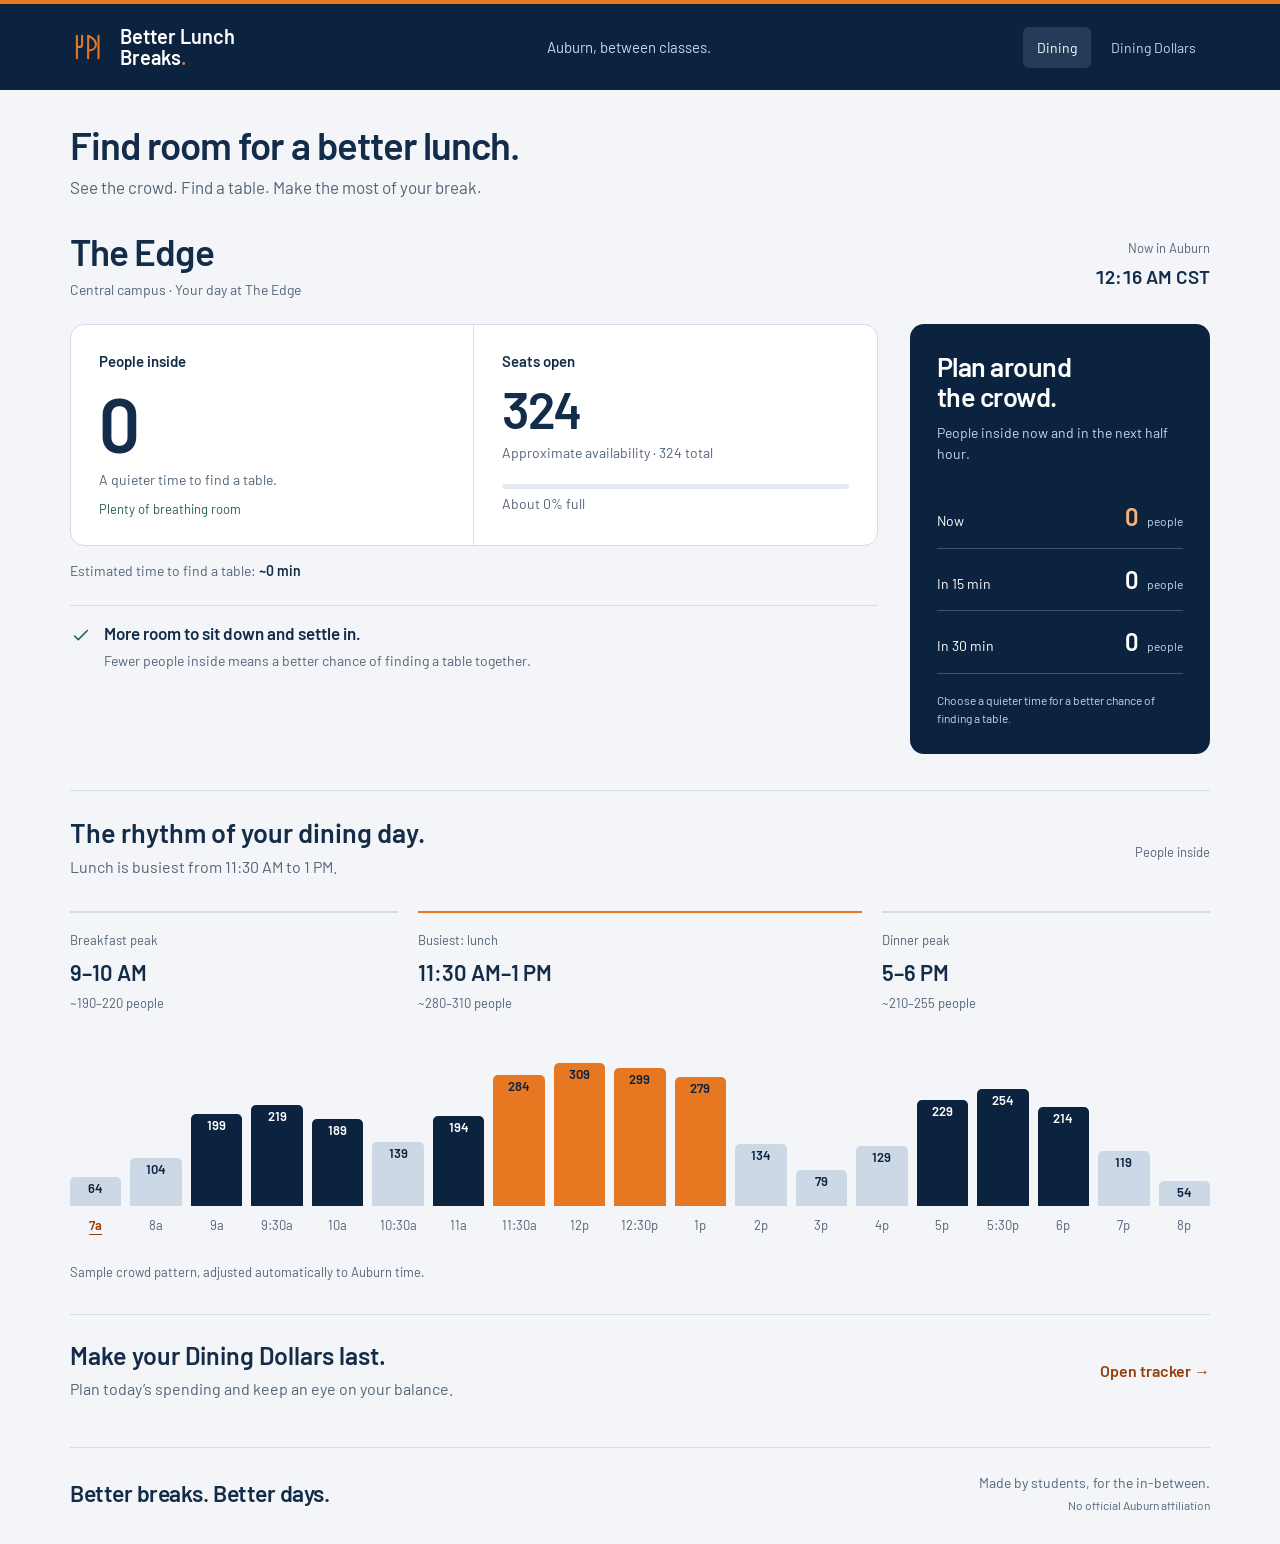
==== commit daf76b5d: "Update occupancy automatically with consistent seating and shorter table waits" ====
--- a/index.html
+++ b/index.html
@@ -10,10 +10,10 @@
 <a class="skip" href="#main">Skip to content</a>
 <header class="topbar"><a class="brand" href="./"><svg class="brand-icon" viewBox="0 0 44 44" aria-hidden="true"><path d="M8 9v26M14 9v10a3 3 0 0 1-6 0M21 9v26M21 9c12 5 12 17 0 17M33 9v26"/></svg><span>Better Lunch<span>Breaks<span class="brand-dot">.</span></span></span></a><span class="campus">Auburn, between classes.</span><nav class="page-nav" aria-label="Main navigation"><a href="./" aria-current="page">Dining</a><a href="dollars.html">Dining Dollars</a></nav></header>
 <main id="main"><div class="intro"><div><h1>Find room for a better lunch.</h1><p>See the crowd. Find a table. Make the most of your break.</p></div></div>
-<section aria-labelledby="hall-title"><div class="detail-heading"><div><h2 id="hall-title">The Edge</h2><p>Central campus · Your day at The Edge</p></div><div class="scenario"><label for="dining-time">Time of day</label><select id="dining-time"></select></div></div>
-<div class="dining-layout"><div class="dining-main"><div class="stats"><div class="wait"><span class="stat-label">People inside</span><strong><span id="people-count" class="metric-value">309</span></strong><p id="crowd-detail"></p><span id="crowd" class="crowd"></span></div><div class="capacity"><span class="stat-label">Seats open</span><div class="seat-number"><strong id="open-count" class="range-value"></strong></div><p>Approximate availability</p><div class="meter" aria-hidden="true"><div id="meter-fill"></div></div><p id="occupancy"></p></div></div><p class="table-wait">Estimated time to find a table: <strong>~<span id="wait-count">25</span> min</strong></p><div class="recommendation"><svg viewBox="0 0 24 24" aria-hidden="true"><path d="m5 12 4 4L19 6"/></svg><div><h3 id="recommendation-title"></h3><p id="recommendation-copy"></p></div></div></div><aside class="forecast" aria-labelledby="forecast-title"><div class="forecast-intro"><h3 id="forecast-title">Plan around the crowd.</h3><p>People inside around your selected time.</p></div><div id="forecast" class="forecast-times"></div><p class="forecast-note">Choose a quieter time for a better chance of finding a table.</p></aside></div>
+<section aria-labelledby="hall-title"><div class="detail-heading"><div><h2 id="hall-title">The Edge</h2><p>Central campus · Your day at The Edge</p></div><div class="current-time"><span>Now in Auburn</span><time id="dining-clock"></time></div></div>
+<div class="dining-layout"><div class="dining-main"><div class="stats"><div class="wait"><span class="stat-label">People inside</span><strong><span id="people-count" class="metric-value">—</span></strong><p id="crowd-detail"></p><span id="crowd" class="crowd"></span></div><div class="capacity"><span class="stat-label">Seats open</span><div class="seat-number"><strong id="open-count" class="range-value"></strong></div><p>Approximate availability · 324 total</p><div class="meter" aria-hidden="true"><div id="meter-fill"></div></div><p id="occupancy"></p></div></div><p class="table-wait">Estimated time to find a table: <strong>~<span id="wait-count">—</span> min</strong></p><div class="recommendation"><svg viewBox="0 0 24 24" aria-hidden="true"><path d="m5 12 4 4L19 6"/></svg><div><h3 id="recommendation-title"></h3><p id="recommendation-copy"></p></div></div></div><aside class="forecast" aria-labelledby="forecast-title"><div class="forecast-intro"><h3 id="forecast-title">Plan around the crowd.</h3><p>People inside now and in the next half hour.</p></div><div id="forecast" class="forecast-times"></div><p class="forecast-note">Choose a quieter time for a better chance of finding a table.</p></aside></div>
 <section class="rush-section" aria-labelledby="rush-title"><div class="section-head"><div><h3 id="rush-title">The rhythm of your dining day.</h3><p>Lunch is busiest from 11:30 AM to 1 PM.</p></div><span class="local-note">People inside</span></div><div class="meal-periods"><div><span>Breakfast peak</span><strong>9–10 AM</strong><small>~190–220 people</small></div><div class="lunch-period"><span>Busiest: lunch</span><strong>11:30 AM–1 PM</strong><small>~280–310 people</small></div><div><span>Dinner peak</span><strong>5–6 PM</strong><small>~210–255 people</small></div></div><div class="rush-chart-scroll" tabindex="0" role="region" aria-label="Daily crowd chart. Scroll to see all times."><div id="rush-chart" class="rush-chart"></div></div></section>
-<p class="local-note sample-note">Sample dining data for exploring your lunch plans.</p></section>
+<p class="local-note sample-note">Sample crowd pattern, adjusted automatically to Auburn time.</p></section>
 <a class="budget-link" href="dollars.html"><div><h2>Make your Dining Dollars last.</h2><p>Plan today’s spending and keep an eye on your balance.</p></div><span>Open tracker →</span></a>
 </main><footer><span class="footer-brand">Better breaks. Better days.</span><span>Made by students, for the in-between.<small>No official Auburn affiliation</small></span></footer>
 </body></html>
--- a/styles.css
+++ b/styles.css
@@ -315,3 +315,7 @@
 @media(max-width:760px){.meal-periods{gap:12px;grid-template-columns:1fr;}.meal-periods>div{display:grid;grid-template-columns:1fr auto;gap:2px 15px;padding:13px 0;}.meal-periods strong{font-size:19px;margin:0;}.meal-periods small{grid-column:1/-1;}.rush-chart{gap:9px;}}
 .table-wait { margin-top:14px; font-size:14px; color:var(--muted); }
 .table-wait strong { color:var(--text); font-weight:600; white-space:nowrap; }
+.current-time { text-align:right; }
+.current-time span {display:block;font-size:13px;color:var(--muted);}
+.current-time time {display:block;font-size:19px;font-weight:600;margin-top:4px;font-variant-numeric:tabular-nums;}
+@media(max-width:760px){.detail-heading{flex-direction:row;align-items:flex-start;}.current-time{flex-shrink:0;}.current-time time{font-size:16px;}}
